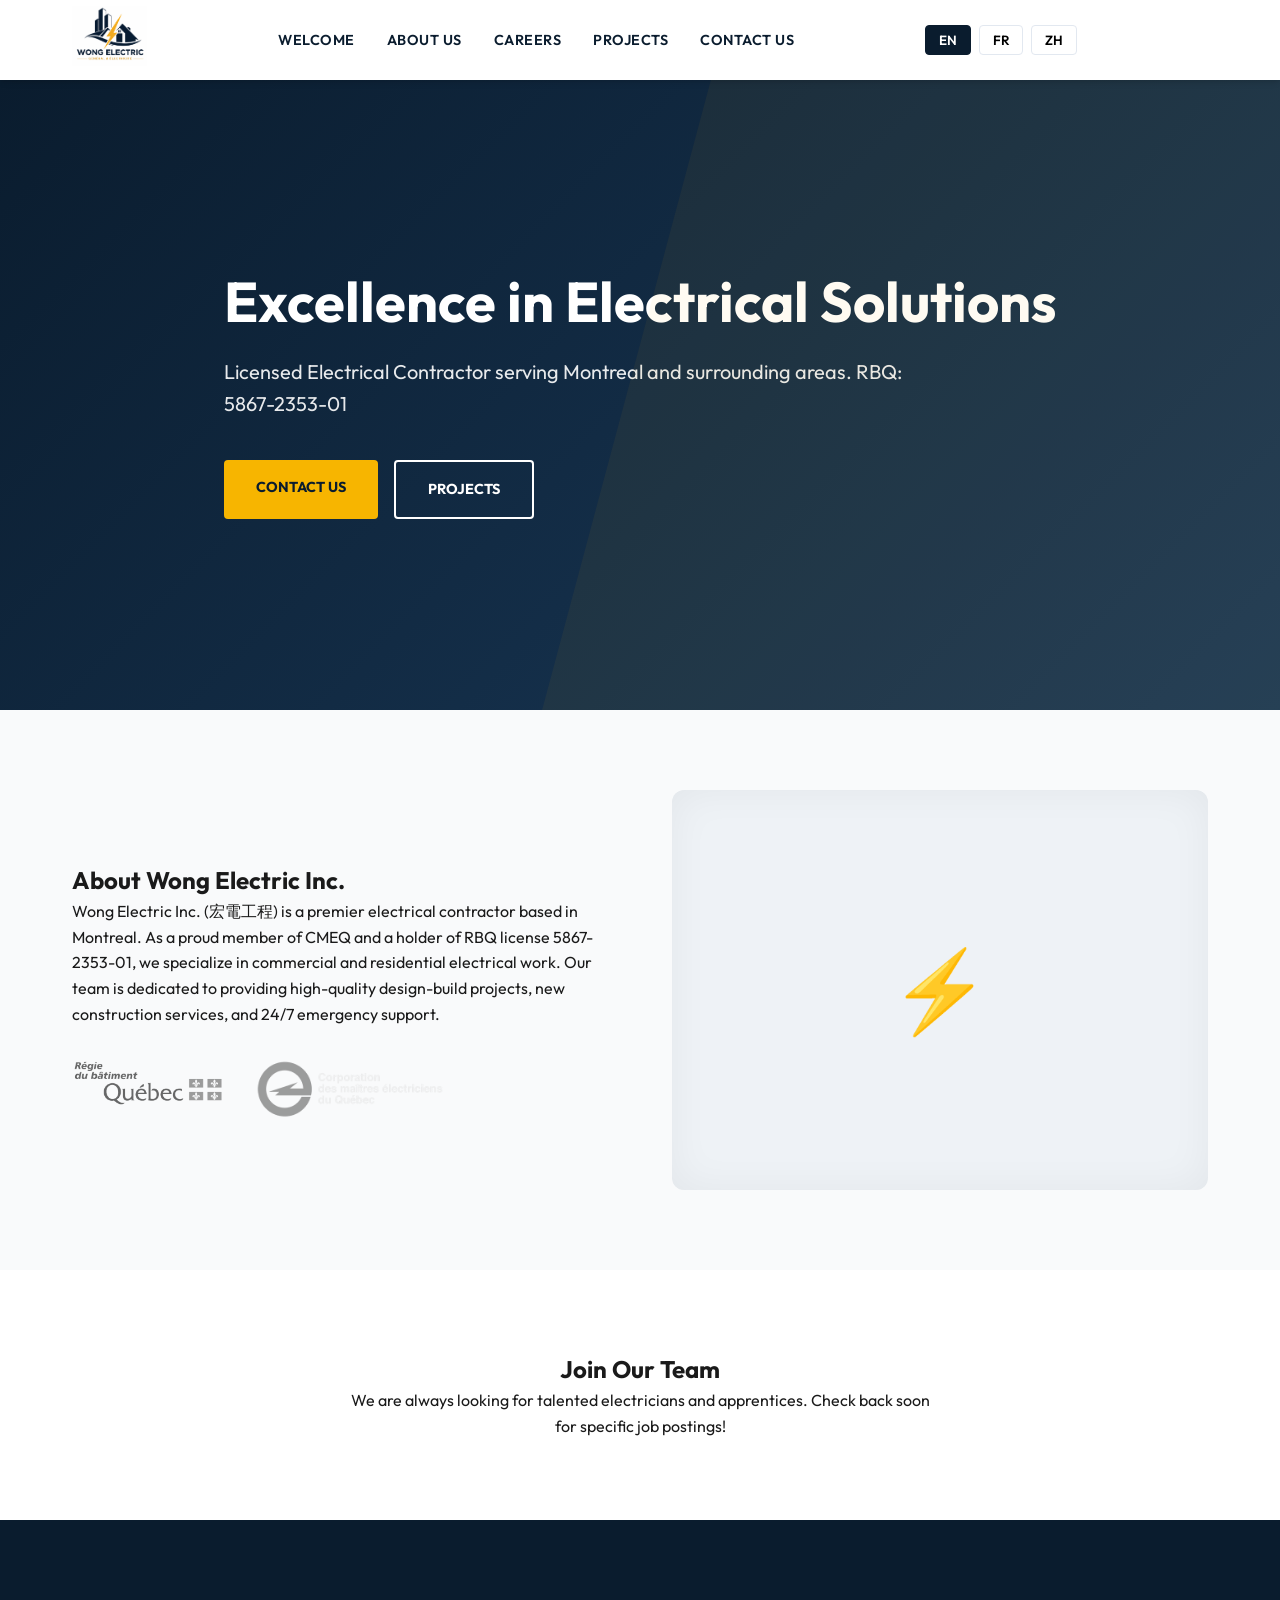
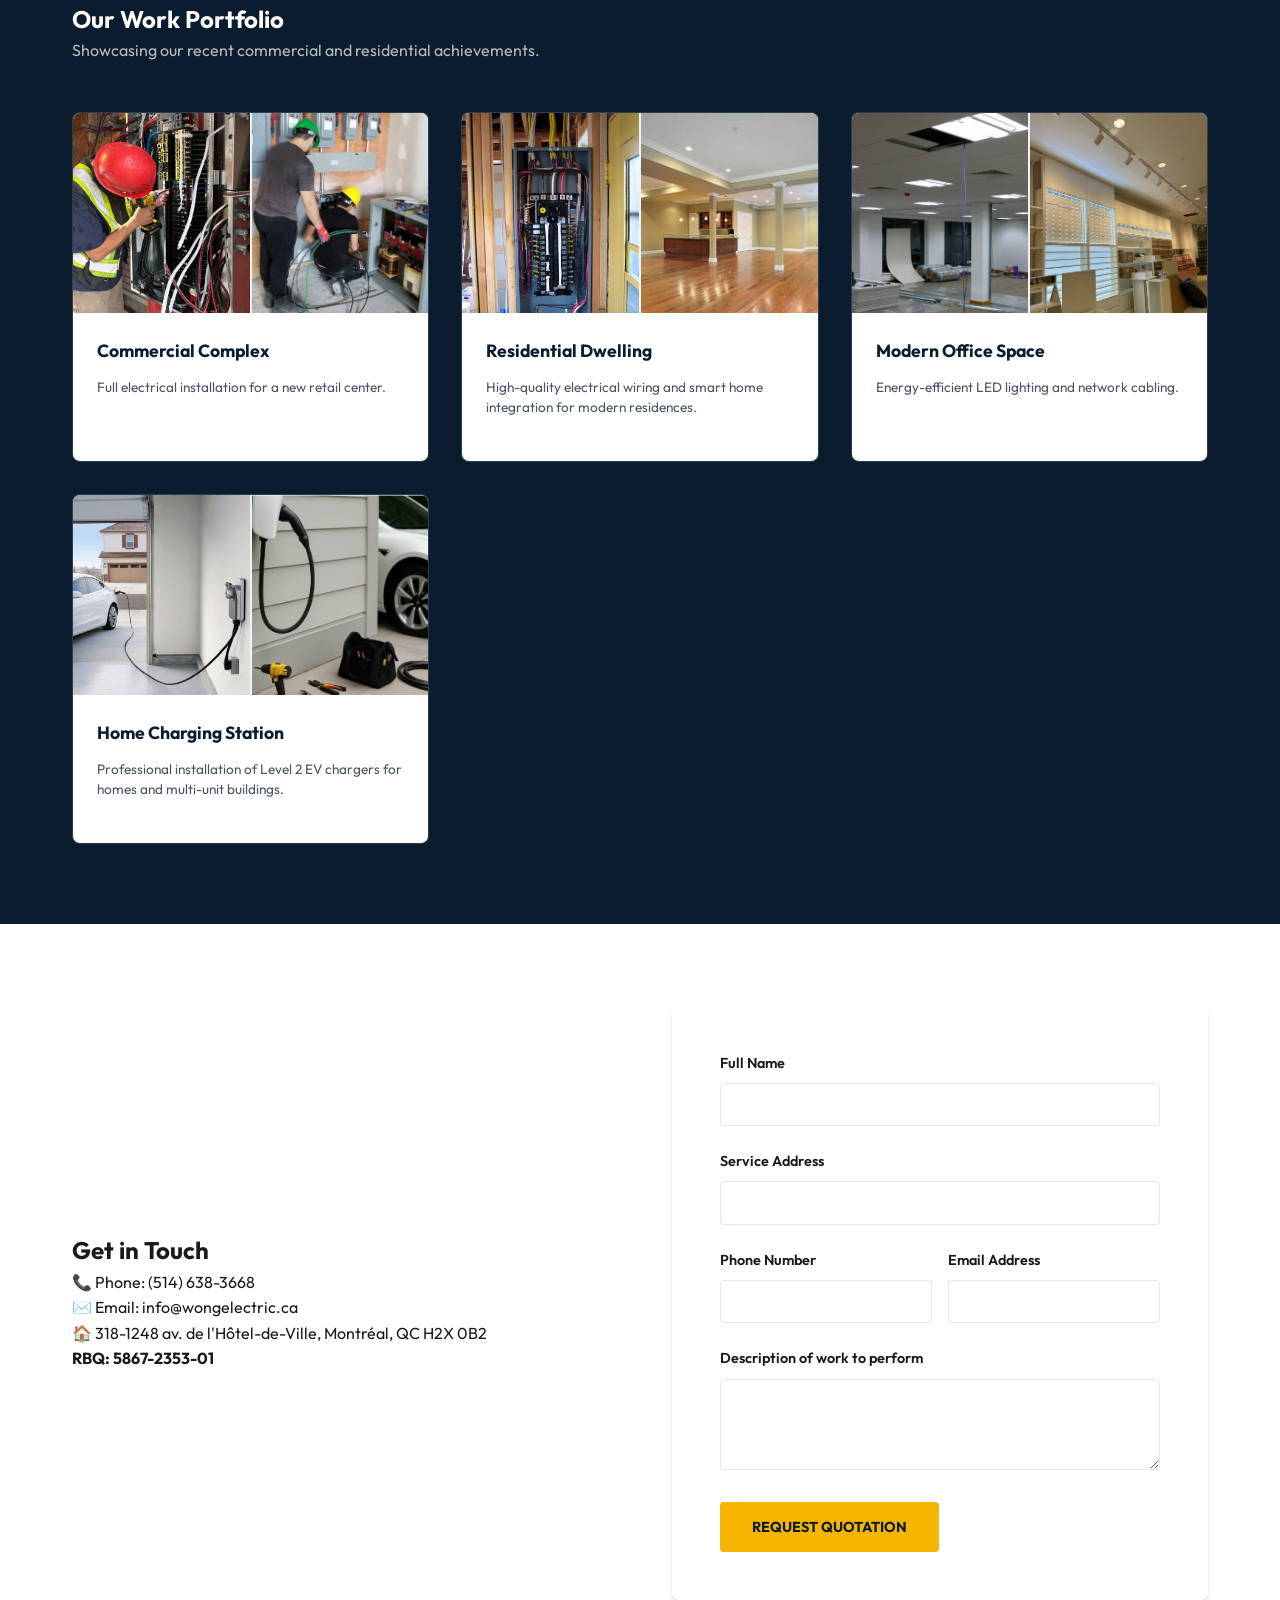
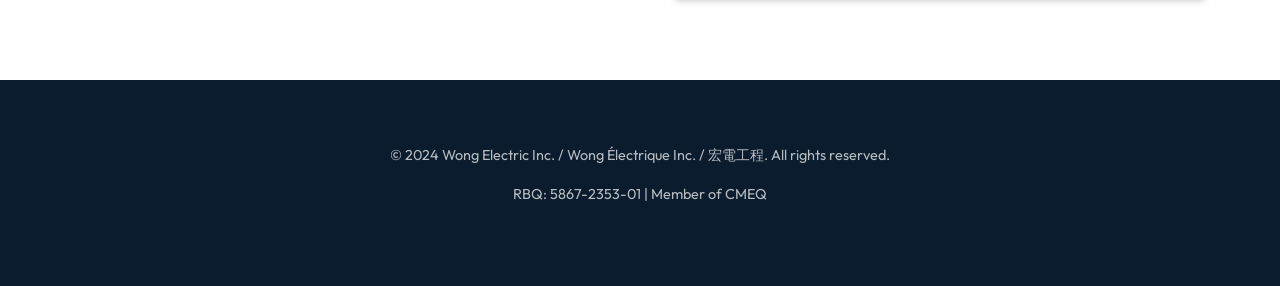
==== index.html @ 9a6a7c6e "Add files via upload" ====
<!DOCTYPE html>
<html lang="en">
<head>
    <meta charset="UTF-8">
    <meta name="viewport" content="width=device-width, initial-scale=1.0">
    <title>Wong Electric Inc. | Wong Électrique Inc. | 宏電工程</title>
    <link rel="stylesheet" href="styles.css">
    <link rel="preconnect" href="https://fonts.googleapis.com">
    <link rel="preconnect" href="https://fonts.gstatic.com" crossorigin>
    <link href="https://fonts.googleapis.com/css2?family=Outfit:wght@300;400;600;700&display=swap" rel="stylesheet">
    <meta name="description" content="Wong Electric Inc. is a licensed electrical contractor (RBQ: 5867-2353-01) serving Montreal. Specialized in commercial and industrial projects. Member of CMEQ.">
</head>
<body>
    <header>
        <nav class="container">
            <div class="logo">
                <img src="logo-WongElectric.png" alt="Wong Electric Logo" id="main-logo">
            </div>
            <ul class="nav-links">
                <li><a href="#welcome" data-i18n="nav_welcome">Welcome</a></li>
                <li><a href="#about" data-i18n="nav_about">About Us</a></li>
                <li><a href="#careers" data-i18n="nav_careers">Careers</a></li>
                <li><a href="#projects" data-i18n="nav_projects">Projects</a></li>
                <li><a href="#contact" data-i18n="nav_contact">Contact Us</a></li>
            </ul>
            <div class="language-switcher">
                <button onclick="setLanguage('e')" id="lang-e">EN</button>
                <button onclick="setLanguage('f')" id="lang-f">FR</button>
                <button onclick="setLanguage('c')" id="lang-c">ZH</button>
            </div>
            <div class="mobile-menu-btn">
                <span></span>
                <span></span>
                <span></span>
            </div>
        </nav>
    </header>

    <main>
        <!-- Welcome Section -->
        <section id="welcome" class="hero">
            <div class="container hero-content">
                <div class="hero-text">
                    <h1 data-i18n="hero_title">Excellence in Electrical Solutions</h1>
                    <p data-i18n="hero_subtitle">Licensed Electrical Contractor serving Montreal and surrounding areas. RBQ: 5867-2353-01</p>
                    <div class="cta-group">
                        <a href="#contact" class="btn primary" data-i18n="nav_contact">Contact Us</a>
                        <a href="#projects" class="btn secondary" data-i18n="nav_projects">Our Projects</a>
                    </div>
                </div>
            </div>
        </section>

        <!-- About Us Section -->
        <section id="about" class="section bg-light">
            <div class="container grid-2">
                <div class="about-text">
                    <h2 data-i18n="about_title">About Wong Electric Inc.</h2>
                    <p data-i18n="about_desc">Wong Electric Inc. is a premier electrical contractor based in Montreal. As a proud member of CMEQ and a holder of RBQ license 5867-2353-01, we specialize in commercial and industrial electrical work.</p>
                    <div class="badges">
                        <img src="Logo-RBQ.png" alt="RBQ License" class="badge">
                        <img src="logo-CMEQ.webp" alt="CMEQ Member" class="badge">
                    </div>
                </div>
                <div class="about-image">
                    <div class="image-wrapper">
                         <!-- Content generated placeholder or real image if exists -->
                         <div class="placeholder-graphic">
                            <div class="bolt">⚡</div>
                         </div>
                    </div>
                </div>
            </div>
        </section>

        <!-- Careers Section -->
        <section id="careers" class="section">
            <div class="container text-center">
                <h2 data-i18n="careers_title">Join Our Team</h2>
                <p class="max-600" data-i18n="careers_desc">We are always looking for talented electricians and apprentices. Check back soon for specific job postings!</p>
            </div>
        </section>

        <!-- Projects Section -->
        <section id="projects" class="section bg-dark">
            <div class="container">
                <h2 data-i18n="projects_title" class="text-white">Our Work Portfolio</h2>
                <p data-i18n="projects_desc" class="text-white opacity-70">Showcasing our recent commercial and residential achievements.</p>
                <div class="project-grid">
                    <!-- Commercial Project -->
                    <div class="project-card">
                        <div class="project-images">
                            <img src="commercial-01.webp" alt="Commercial Project 1">
                            <img src="commercial-02.webp" alt="Commercial Project 2">
                        </div>
                        <div class="project-info">
                            <h3 data-i18n="proj1_title">Commercial Complex</h3>
                            <p data-i18n="proj1_desc">Full electrical installation for a new retail center.</p>
                        </div>
                    </div>
                    <!-- Residential Project -->
                    <div class="project-card">
                        <div class="project-images">
                            <img src="residential-01.jpg" alt="Residential Project 1">
                            <img src="residential-02.jpg" alt="Residential Project 2">
                        </div>
                        <div class="project-info">
                            <h3 data-i18n="proj2_title">Residential Dwelling</h3>
                            <p data-i18n="proj2_desc">High-quality electrical wiring and smart home integration for modern residences.</p>
                        </div>
                    </div>
                    <!-- Office Project -->
                    <div class="project-card">
                        <div class="project-images">
                            <img src="office-01.jpg" alt="Office Project 1">
                            <img src="office-02.jpg" alt="Office Project 2">
                        </div>
                        <div class="project-info">
                            <h3 data-i18n="proj3_title">Modern Office Space</h3>
                            <p data-i18n="proj3_desc">Energy-efficient LED lighting and network cabling.</p>
                        </div>
                    </div>
                    <!-- Charging Station Project -->
                    <div class="project-card">
                        <div class="project-images">
                            <img src="ChargingStation-01.jpg" alt="Home Charging Station 1">
                            <img src="ChargingStation-02.webp" alt="Home Charging Station 2">
                        </div>
                        <div class="project-info">
                            <h3 data-i18n="proj4_title">Home Charging Station</h3>
                            <p data-i18n="proj4_desc">Professional installation of Level 2 EV chargers for homes and multi-unit buildings.</p>
                        </div>
                    </div>
                </div>
            </div>
        </section>

        <!-- Contact Us Section -->
        <section id="contact" class="section">
            <div class="container grid-2">
                <div class="contact-info">
                    <h2 data-i18n="contact_title">Get in Touch</h2>
                    <p class="contact-item">
                        <span class="icon">📞</span>
                        <span data-i18n="contact_phone">Phone: (514) 638-3668</span>
                    </p>
                    <p class="contact-item">
                        <span class="icon">✉️</span>
                        <span data-i18n="contact_email">Email: info@wongelectric.ca</span>
                    </p>
                    <p class="contact-item">
                        <span class="icon">🏠</span>
                        <span>318-1248 av. de l'Hôtel-de-Ville, Montréal, QC H2X 0B2</span>
                    </p>
                    <div class="license-info">
                        <strong>RBQ: 5867-2353-01</strong>
                    </div>
                </div>
                <div class="contact-form-container">
                    <!-- Replace action with Formspree URL later -->
                    <form action="https://formspree.io/f/placeholder" method="POST" id="contact-form">
                        <div class="form-group">
                            <label for="name" data-i18n="form_name">Full Name</label>
                            <input type="text" id="name" name="name" required>
                        </div>
                        <div class="form-group">
                            <label for="address" data-i18n="form_address">Service Address</label>
                            <input type="text" id="address" name="address" required>
                        </div>
                        <div class="form-row">
                            <div class="form-group">
                                <label for="phone" data-i18n="form_phone">Phone Number</label>
                                <input type="tel" id="phone" name="phone" required>
                            </div>
                            <div class="form-group">
                                <label for="email" data-i18n="form_email">Email Address</label>
                                <input type="email" id="email" name="email" required>
                            </div>
                        </div>
                        <div class="form-group">
                            <label for="message" data-i18n="form_desc">Description of work to perform</label>
                            <textarea id="message" name="message" rows="4" required></textarea>
                        </div>
                        <button type="submit" class="btn primary" data-i18n="form_submit">Request Quotation</button>
                    </form>
                </div>
            </div>
        </section>
    </main>

    <footer>
        <div class="container footer-content">
            <p>&copy; 2024 Wong Electric Inc. / Wong Électrique Inc. / 宏電工程. All rights reserved.</p>
            <p>RBQ: 5867-2353-01 | Member of CMEQ</p>
        </div>
    </footer>

    <script src="script.js"></script>
</body>
</html>
---- styles.css ----
:root {
    --primary: #0a1c2e;
    --secondary: #f7b500;
    --secondary-hover: #d99f00;
    --accent: #eef2f6;
    --text-dark: #1a1a1a;
    --text-light: #ffffff;
    --bg-light: #f9fafb;
    --bg-dark: #0a1c2e;
    --border: #e2e8f0;
    --shadow: 0 4px 6px -1px rgba(0, 0, 0, 0.1), 0 2px 4px -1px rgba(0, 0, 0, 0.06);
    --transition: all 0.3s ease;
}

* {
    margin: 0;
    padding: 0;
    box-sizing: border-box;
}

body {
    font-family: 'Outfit', sans-serif;
    line-height: 1.6;
    color: var(--text-dark);
    scroll-behavior: smooth;
}

.container {
    max-width: 1200px;
    margin: 0 auto;
    padding: 0 2rem;
}

/* Header & Nav */
header {
    background: var(--text-light);
    box-shadow: var(--shadow);
    position: sticky;
    top: 0;
    z-index: 1000;
}

nav {
    display: flex;
    justify-content: space-between;
    align-items: center;
    padding: 0.5rem 2rem;
    height: 80px;
}

.logo img {
    height: 60px;
    width: auto;
}

.nav-links {
    display: flex;
    list-style: none;
    gap: 2rem;
}

.nav-links a {
    text-decoration: none;
    color: var(--primary);
    font-weight: 600;
    transition: var(--transition);
    text-transform: uppercase;
    font-size: 0.9rem;
    letter-spacing: 0.5px;
}

.nav-links a:hover {
    color: var(--secondary);
}

.language-switcher {
    display: flex;
    gap: 0.5rem;
}

.language-switcher button {
    background: transparent;
    border: 1px solid var(--border);
    padding: 0.4rem 0.8rem;
    cursor: pointer;
    font-family: inherit;
    font-weight: 600;
    border-radius: 4px;
    transition: var(--transition);
}

.language-switcher button.active {
    background: var(--primary);
    color: var(--text-light);
    border-color: var(--primary);
}

/* Sections */
.section {
    padding: 80px 0;
}

.bg-light {
    background-color: var(--bg-light);
}

.bg-dark {
    background-color: var(--bg-dark);
}

.text-white { color: var(--text-light); }
.text-center { text-align: center; }
.opacity-70 { opacity: 0.7; }
.max-600 { max-width: 600px; margin: 0 auto; }

/* Hero */
.hero {
    background: linear-gradient(135deg, var(--primary) 0%, #1a3a5a 100%);
    min-height: 70vh;
    display: flex;
    align-items: center;
    color: var(--text-light);
    position: relative;
    overflow: hidden;
}

.hero::after {
    content: '';
    position: absolute;
    top: -50%;
    right: -10%;
    width: 60%;
    height: 200%;
    background: var(--secondary);
    opacity: 0.05;
    transform: rotate(15deg);
}

.hero-text h1 {
    font-size: 3.5rem;
    font-weight: 700;
    margin-bottom: 1.5rem;
    line-height: 1.1;
}

.hero-text p {
    font-size: 1.25rem;
    margin-bottom: 2.5rem;
    opacity: 0.9;
    max-width: 700px;
}

.cta-group {
    display: flex;
    gap: 1rem;
}

/* Buttons */
.btn {
    display: inline-block;
    padding: 1rem 2rem;
    border-radius: 4px;
    font-weight: 700;
    text-decoration: none;
    text-transform: uppercase;
    transition: var(--transition);
    cursor: pointer;
    font-family: inherit;
    font-size: 0.9rem;
}

.btn.primary {
    background: var(--secondary);
    color: var(--primary);
    border: none;
}

.btn.primary:hover {
    background: var(--secondary-hover);
    transform: translateY(-2px);
}

.btn.secondary {
    background: transparent;
    color: var(--text-light);
    border: 2px solid var(--text-light);
}

.btn.secondary:hover {
    background: var(--text-light);
    color: var(--primary);
}

/* About Section */
.grid-2 {
    display: grid;
    grid-template-columns: 1fr 1fr;
    gap: 4rem;
    align-items: center;
}

.badges {
    display: flex;
    gap: 2rem;
    margin-top: 2rem;
}

.badge {
    height: 60px;
    width: auto;
    filter: grayscale(1);
    opacity: 0.6;
    transition: var(--transition);
}

.badge:hover {
    filter: none;
    opacity: 1;
}

.placeholder-graphic {
    background: var(--accent);
    height: 400px;
    border-radius: 12px;
    display: flex;
    align-items: center;
    justify-content: center;
    font-size: 5rem;
    color: var(--secondary);
    box-shadow: inset 0 0 40px rgba(0,0,0,0.05);
}

/* Project Cards */
.project-grid {
    display: grid;
    grid-template-columns: repeat(auto-fit, minmax(300px, 1fr));
    gap: 2rem;
    margin-top: 3rem;
}

.project-card {
    background: rgba(255,255,255,0.05);
    border: 1px solid rgba(255,255,255,0.1);
    height: 350px;
    border-radius: 8px;
    overflow: hidden;
    position: relative;
    transition: var(--transition);
}

.project-images {
    display: grid;
    grid-template-columns: 1fr 1fr;
    height: 200px;
    gap: 2px;
    background: var(--accent);
}

.project-images.single {
    grid-template-columns: 1fr;
    display: flex;
    align-items: center;
    justify-content: center;
    font-size: 3rem;
}

.hero-icon {
    filter: drop-shadow(0 2px 4px rgba(0,0,0,0.1));
}

.project-images img {
    width: 100%;
    height: 100%;
    object-fit: cover;
    transition: var(--transition);
}

.project-images img:hover {
    transform: scale(1.05);
    z-index: 1;
}

.project-info {
    position: relative;
    padding: 1.5rem;
    background: var(--text-light);
    color: var(--primary);
    min-height: 160px; /* Increased height for localized text */
    display: flex;
    flex-direction: column;
    justify-content: flex-start;
}

.project-info h3 {
    color: var(--primary);
    margin-bottom: 0.75rem;
    font-size: 1.1rem;
    font-weight: 700;
}

.project-info p {
    font-size: 0.85rem;
    line-height: 1.5;
    color: #4b5563;
}

/* Contact Form */
.contact-form-container {
    background: var(--text-light);
    padding: 3rem;
    border-radius: 8px;
    box-shadow: var(--shadow);
}

.form-group {
    margin-bottom: 1.5rem;
}

.form-row {
    display: grid;
    grid-template-columns: 1fr 1fr;
    gap: 1rem;
}

label {
    display: block;
    margin-bottom: 0.5rem;
    font-weight: 600;
    font-size: 0.9rem;
}

input, textarea {
    width: 100%;
    padding: 0.8rem;
    border: 1px solid var(--border);
    border-radius: 4px;
    font-family: inherit;
    transition: var(--transition);
}

input:focus, textarea:focus {
    outline: none;
    border-color: var(--secondary);
    box-shadow: 0 0 0 3px rgba(247, 181, 0, 0.1);
}

/* Footer */
footer {
    background: var(--primary);
    color: var(--text-light);
    padding: 4rem 0;
    text-align: center;
    font-size: 0.9rem;
}

.footer-content p {
    margin-bottom: 1rem;
    opacity: 0.7;
}

/* Mobile Responsiveness */
@media (max-width: 768px) {
    .grid-2 {
        grid-template-columns: 1fr;
        gap: 2rem;
    }

    .nav-links {
        display: none; /* Add JS toggle for mobile */
    }

    .hero-text h1 {
        font-size: 2.5rem;
    }

    .section {
        padding: 50px 0;
    }
}
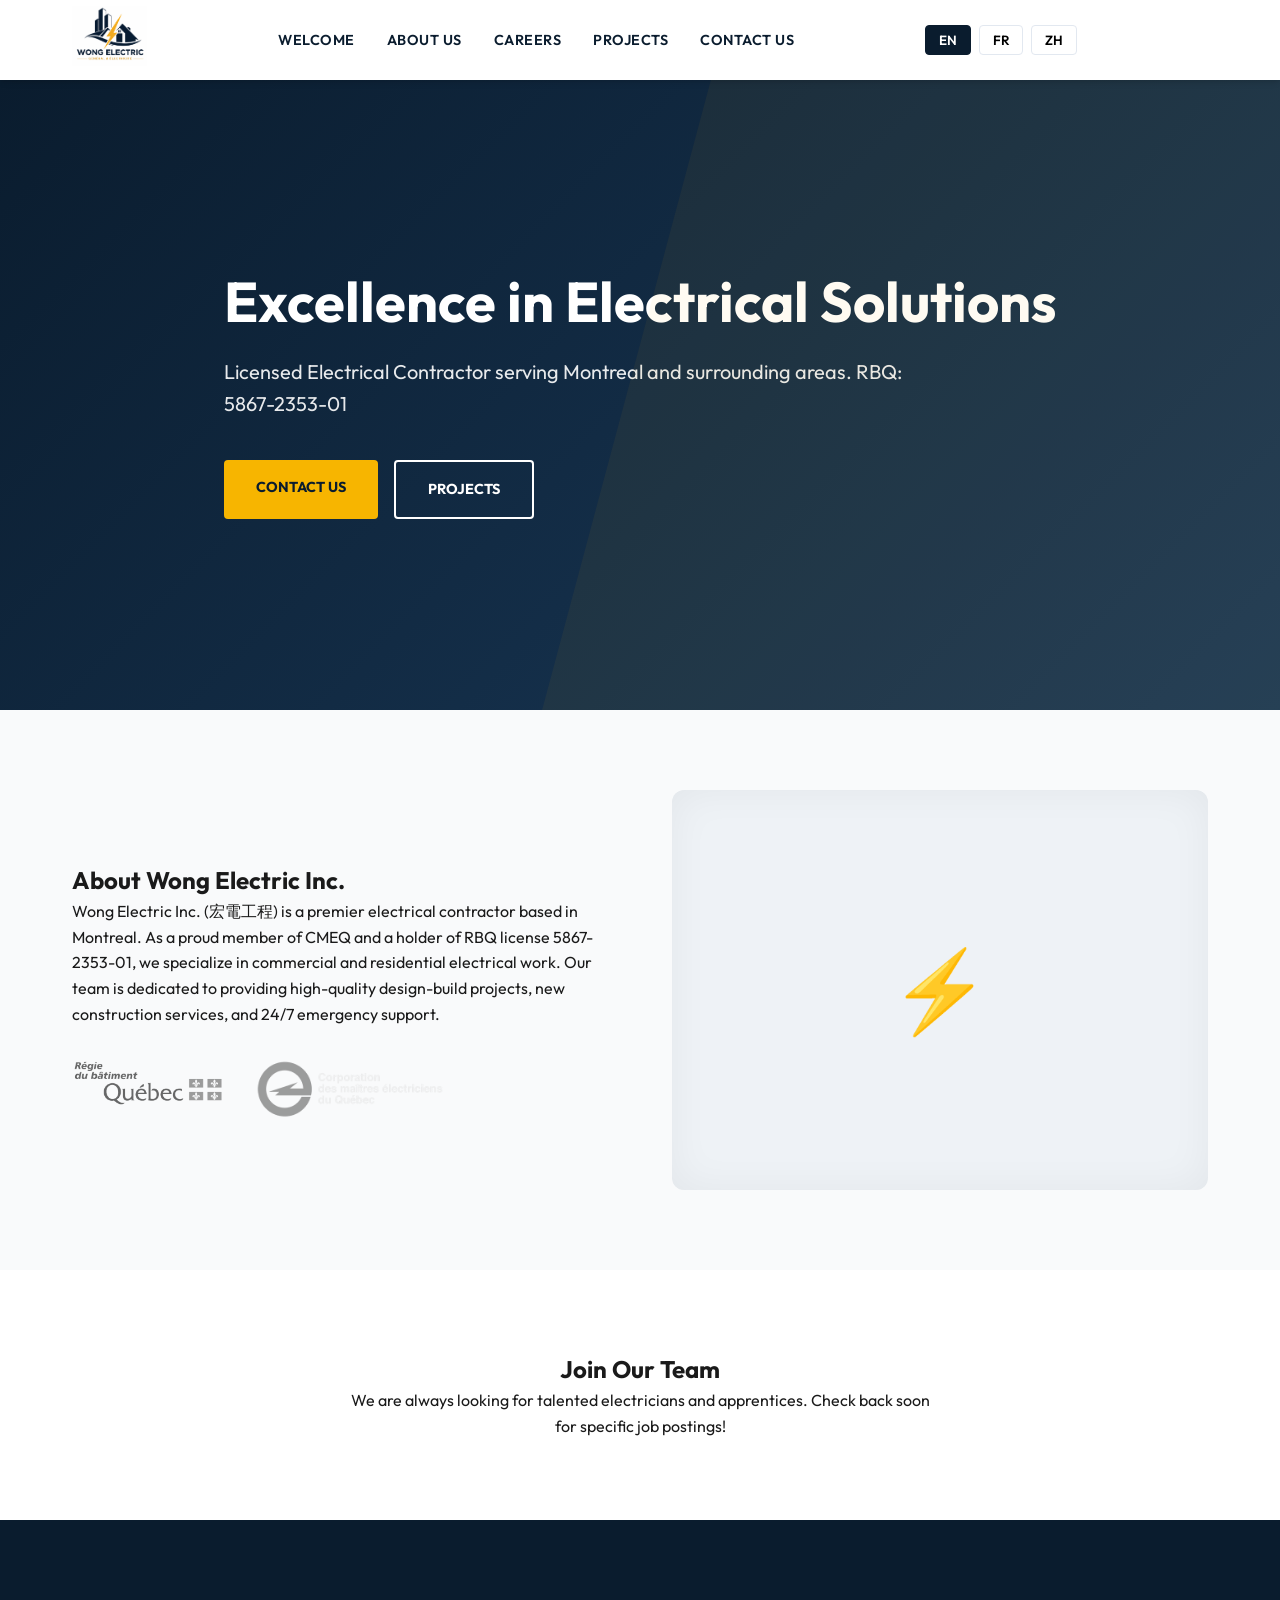
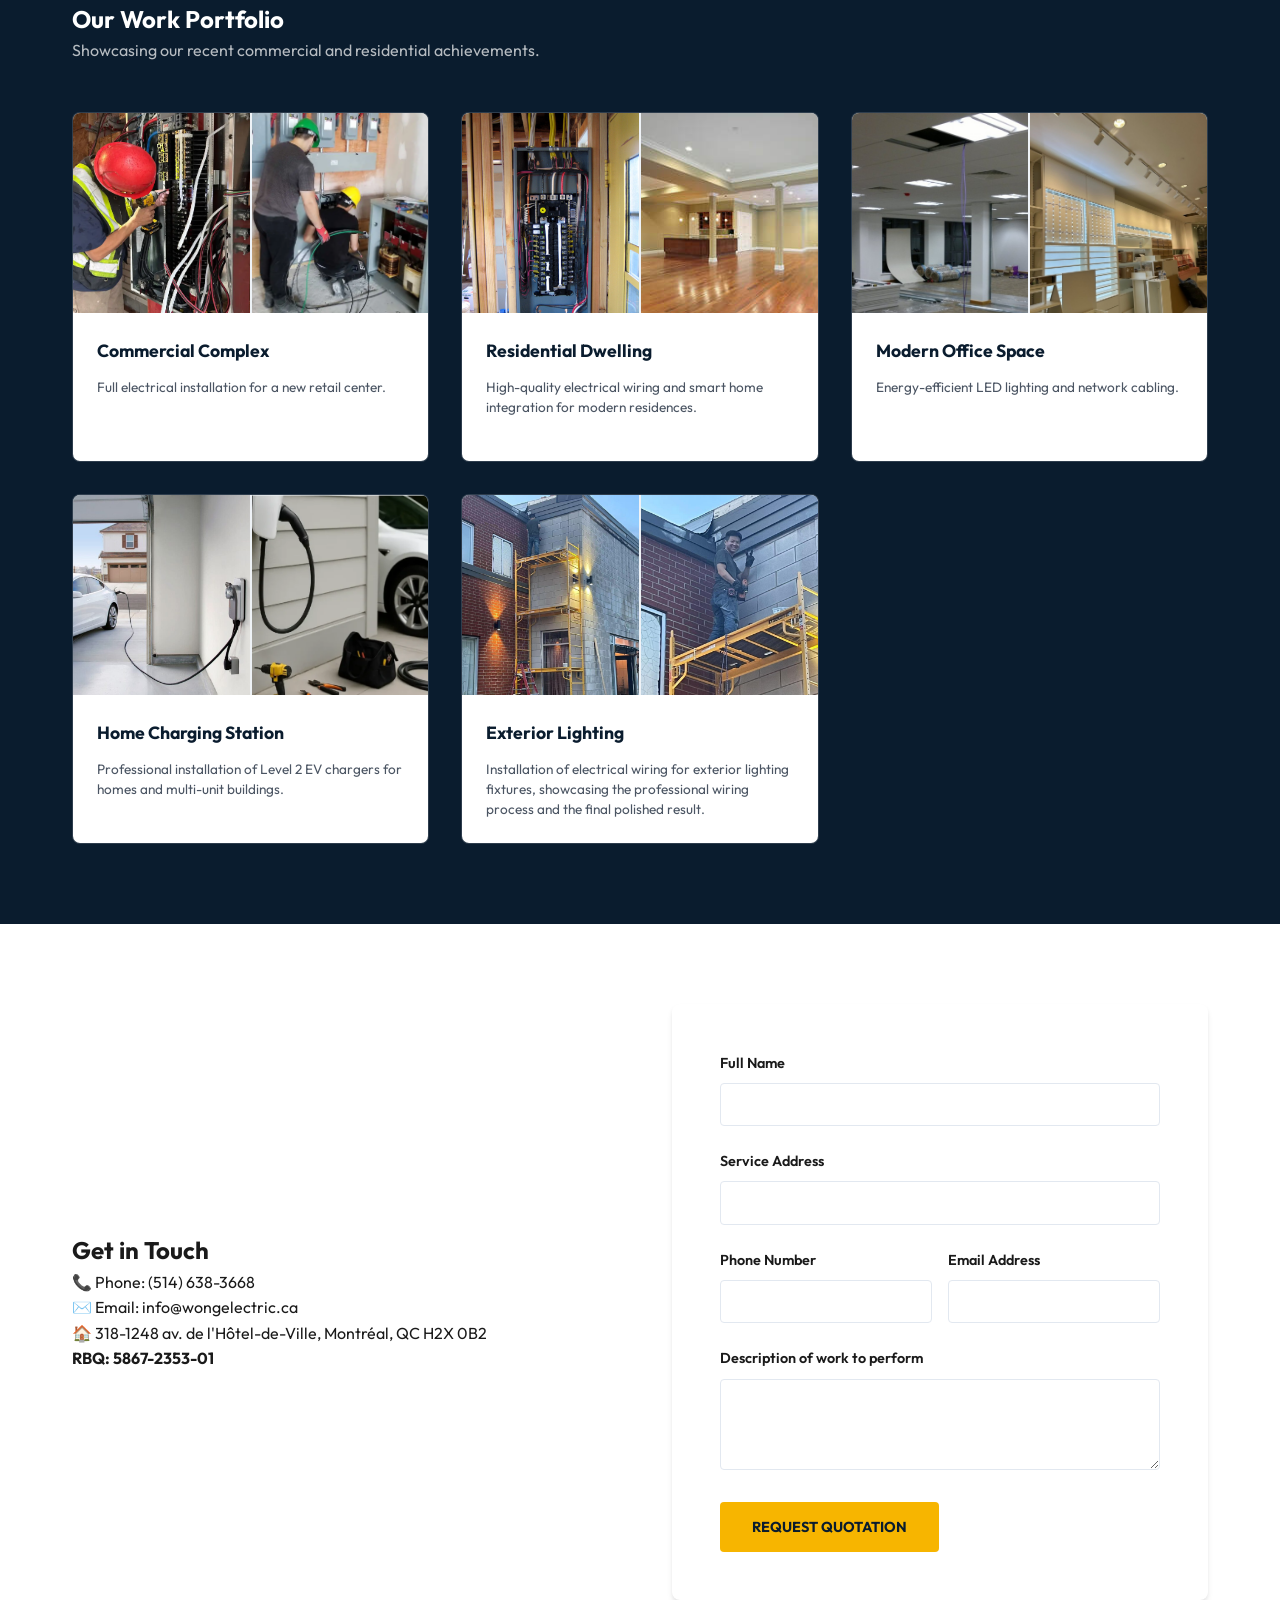
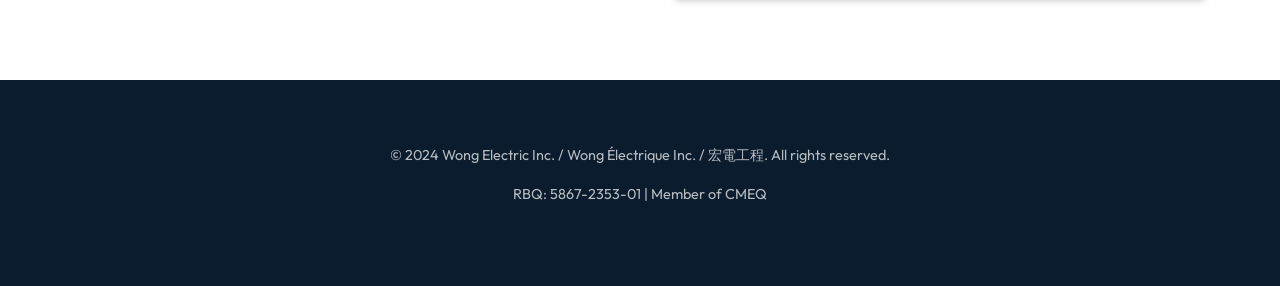
==== commit 5785a4d3: "Add files via upload" ====
--- a/index.html
+++ b/index.html
@@ -129,6 +129,17 @@
                         <div class="project-info">
                             <h3 data-i18n="proj4_title">Home Charging Station</h3>
                             <p data-i18n="proj4_desc">Professional installation of Level 2 EV chargers for homes and multi-unit buildings.</p>
+                        </div>
+                    </div>
+                    <!-- Exterior Lighting Project -->
+                    <div class="project-card" id="proj5" onclick="openLightbox(0)">
+                        <div class="project-images">
+                            <img src="portfolio/20250723/20250723-02.jpeg" alt="Exterior Lighting - Process">
+                            <img src="portfolio/20250723/20250723-04.jpeg" alt="Exterior Lighting - Detail">
+                        </div>
+                        <div class="project-info">
+                            <h3 data-i18n="proj5_title">Exterior Lighting</h3>
+                            <p data-i18n="proj5_desc">Installation of electrical wiring for exterior lighting fixtures, showcasing the professional wiring process and final illuminated result.</p>
                         </div>
                     </div>
                 </div>
@@ -158,7 +169,7 @@
                 </div>
                 <div class="contact-form-container">
                     <!-- Replace action with Formspree URL later -->
-                    <form action="https://formspree.io/f/placeholder" method="POST" id="contact-form">
+                    <form action="https://formspree.io/f/mzdypprj" method="POST" id="contact-form">
                         <div class="form-group">
                             <label for="name" data-i18n="form_name">Full Name</label>
                             <input type="text" id="name" name="name" required>
@@ -195,6 +206,18 @@
         </div>
     </footer>
 
+    <!-- Lightbox Modal -->
+    <div id="portfolio-lightbox" class="lightbox">
+        <span class="close-lightbox" onclick="closeLightbox()">&times;</span>
+        <div class="lightbox-content-container">
+            <img id="lightbox-img" src="" alt="Portfolio Image">
+            <div id="lightbox-caption"></div>
+        </div>
+        <button class="prev" onclick="changeSlide(-1)">&#10094;</button>
+        <button class="next" onclick="changeSlide(1)">&#10095;</button>
+        <div class="slide-counter"><span id="current-slide">1</span> / <span id="total-slides">1</span></div>
+    </div>
+
     <script src="script.js"></script>
 </body>
 </html>
--- a/styles.css
+++ b/styles.css
@@ -246,6 +246,12 @@
     overflow: hidden;
     position: relative;
     transition: var(--transition);
+    cursor: pointer;
+}
+
+.project-card:hover {
+    transform: translateY(-5px);
+    box-shadow: 0 10px 20px rgba(0,0,0,0.2);
 }
 
 .project-images {
@@ -377,3 +383,126 @@
         padding: 50px 0;
     }
 }
+
+/* Lightbox Styles */
+.lightbox {
+    display: none;
+    position: fixed;
+    z-index: 2000;
+    left: 0;
+    top: 0;
+    width: 100%;
+    height: 100%;
+    overflow: hidden;
+    background-color: rgba(10, 28, 46, 0.95);
+    backdrop-filter: blur(10px);
+    opacity: 0;
+    transition: opacity 0.3s ease;
+}
+
+.lightbox.active {
+    display: flex;
+    opacity: 1;
+}
+
+.lightbox-content-container {
+    position: relative;
+    display: flex;
+    flex-direction: column;
+    justify-content: center;
+    align-items: center;
+    width: 100%;
+    height: 100%;
+    padding: 20px;
+}
+
+#lightbox-img {
+    max-width: 90%;
+    max-height: 75vh;
+    border-radius: 8px;
+    box-shadow: 0 10px 30px rgba(0,0,0,0.5);
+    object-fit: contain;
+    transition: transform 0.3s ease;
+}
+
+#lightbox-caption {
+    color: var(--text-light);
+    margin-top: 20px;
+    font-size: 1rem;
+    text-align: center;
+    max-width: 800px;
+}
+
+.close-lightbox {
+    position: absolute;
+    top: 20px;
+    right: 30px;
+    color: #f1f1f1;
+    font-size: 40px;
+    font-weight: bold;
+    cursor: pointer;
+    transition: 0.3s;
+    z-index: 2100;
+}
+
+.close-lightbox:hover {
+    color: var(--secondary);
+}
+
+.prev, .next {
+    cursor: pointer;
+    position: absolute;
+    top: 50%;
+    width: auto;
+    padding: 16px;
+    margin-top: -50px;
+    color: white;
+    font-weight: bold;
+    font-size: 24px;
+    transition: 0.3s ease;
+    border-radius: 4px;
+    user-select: none;
+    background: rgba(0, 0, 0, 0.3);
+    border: none;
+    z-index: 2050;
+}
+
+.next {
+    right: 20px;
+}
+
+.prev {
+    left: 20px;
+}
+
+.prev:hover, .next:hover {
+    background-color: var(--secondary);
+    color: var(--primary);
+}
+
+.slide-counter {
+    position: absolute;
+    bottom: 20px;
+    color: white;
+    font-size: 0.9rem;
+    background: rgba(0,0,0,0.5);
+    padding: 5px 15px;
+    border-radius: 20px;
+}
+
+@media (max-width: 600px) {
+    #lightbox-img {
+        max-width: 95%;
+        max-height: 60vh;
+    }
+    
+    .prev, .next {
+        padding: 10px;
+        font-size: 18px;
+    }
+    
+    .close-lightbox {
+        top: 10px;
+        right: 20px;
+    }
+}
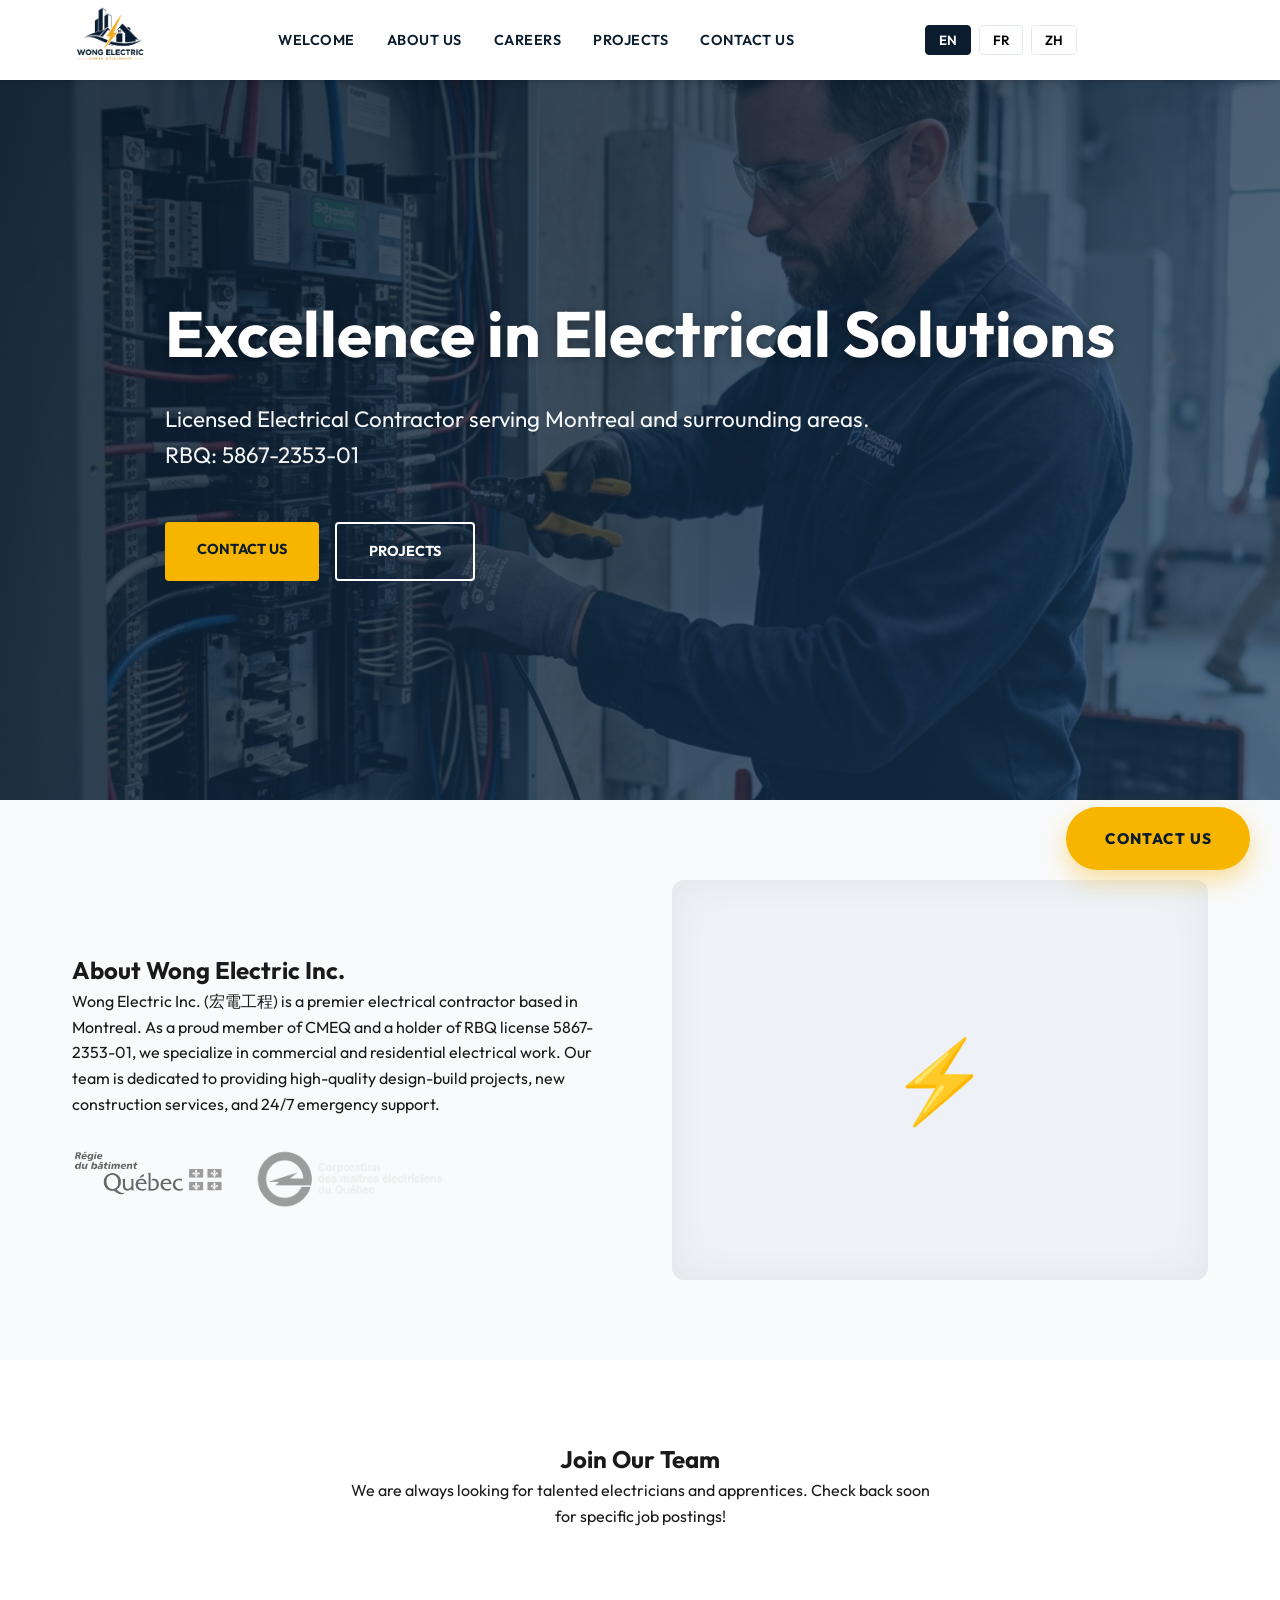
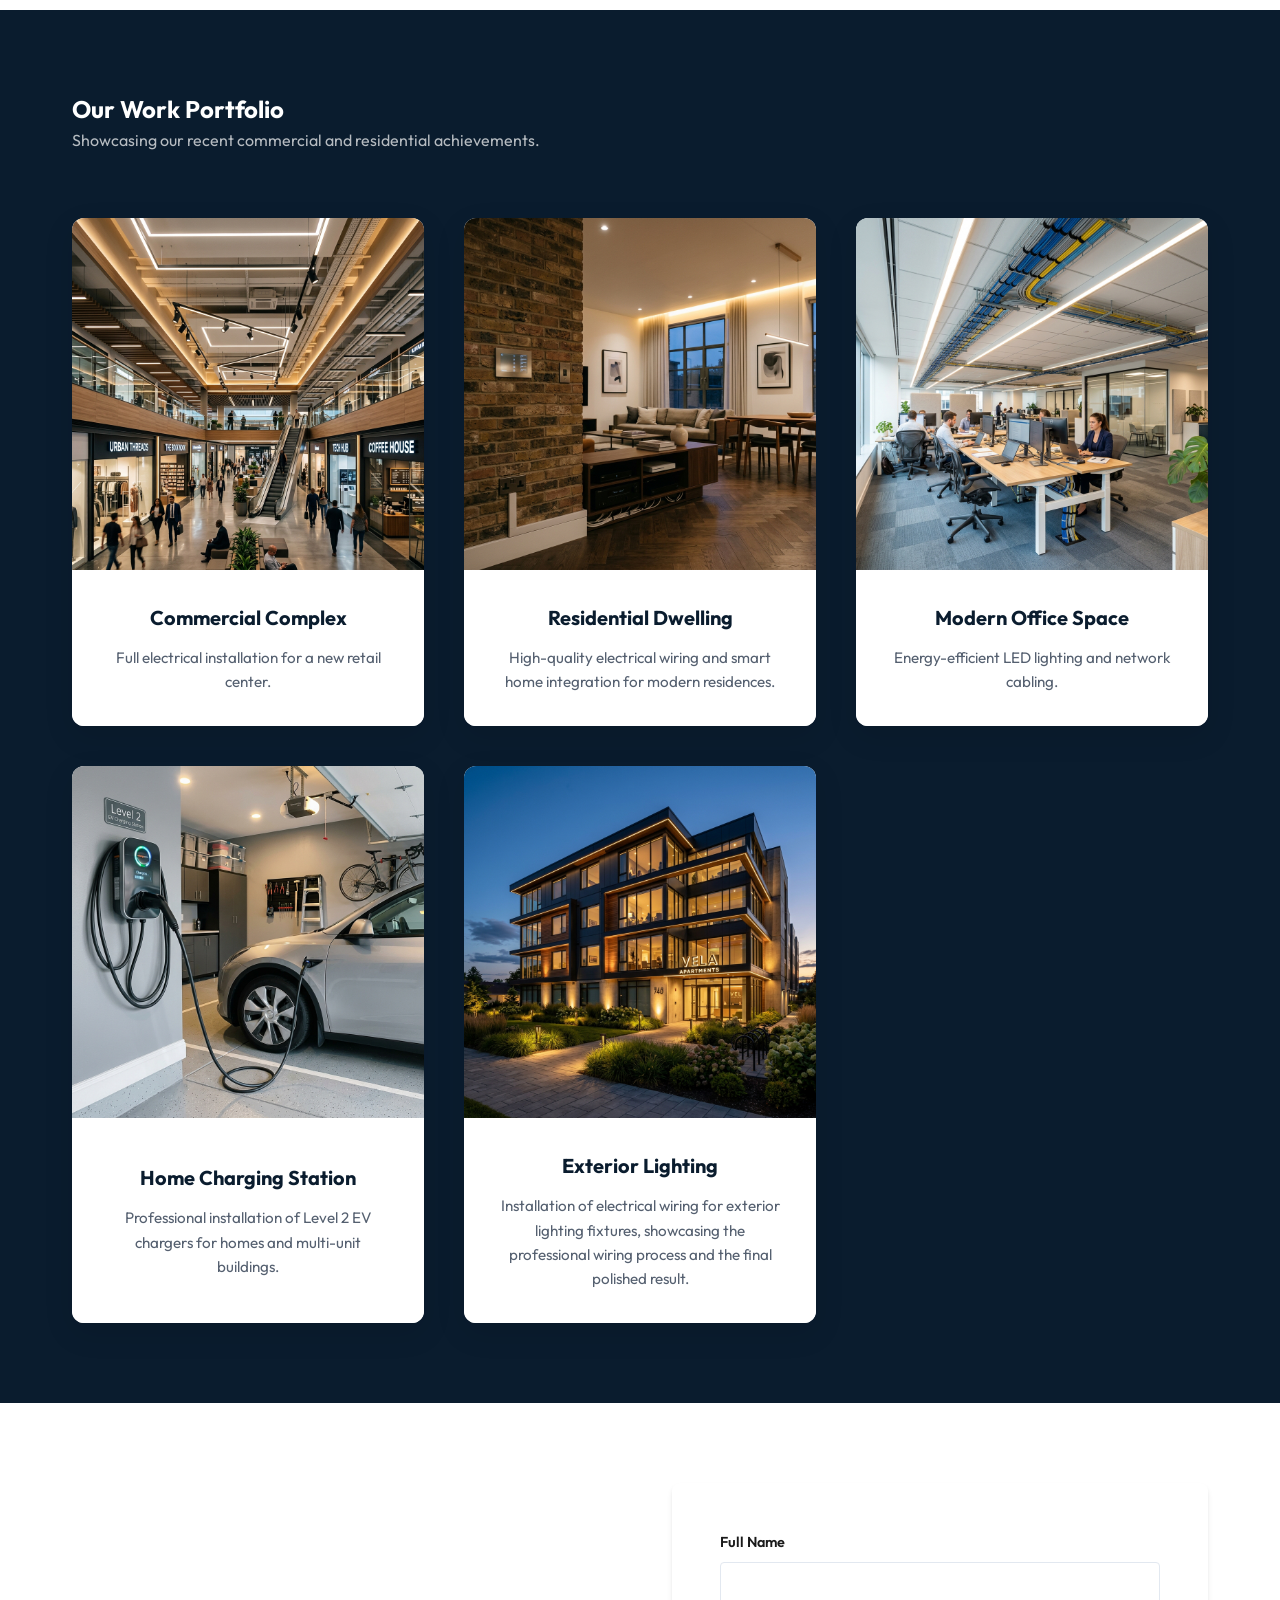
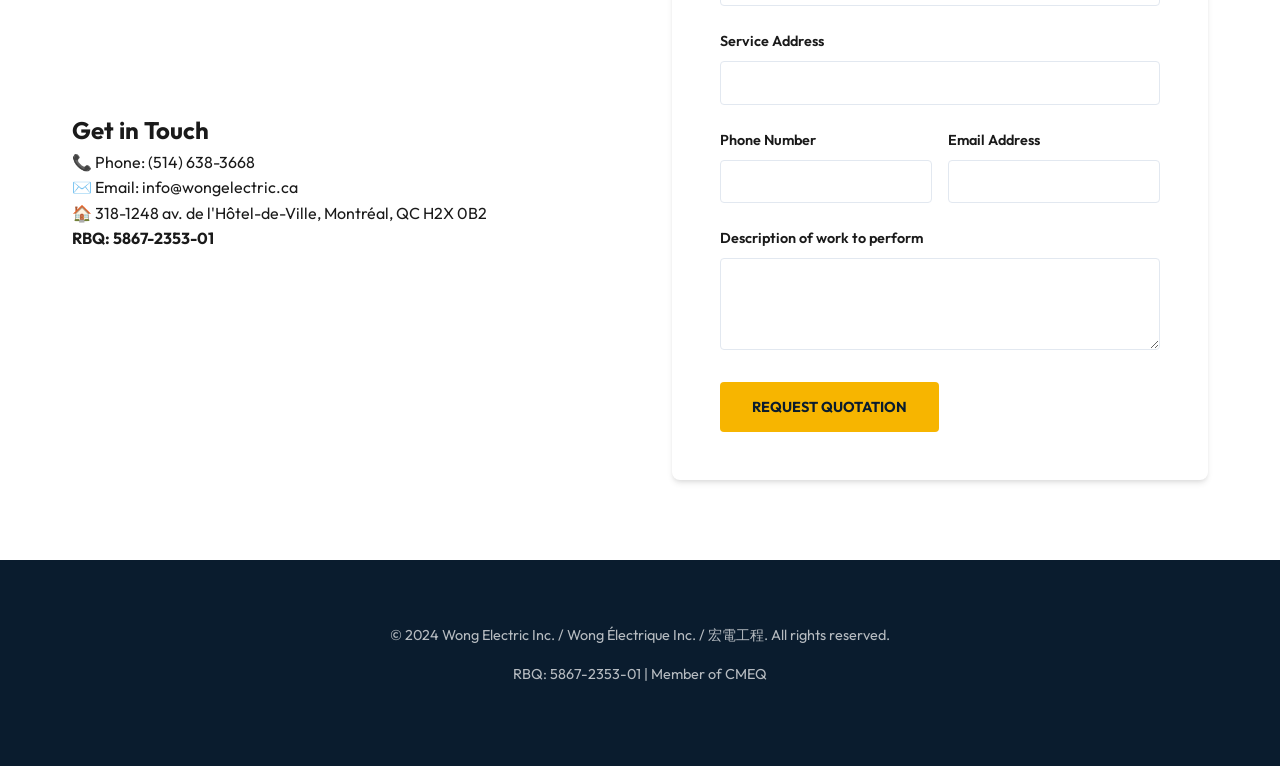
==== commit 17dd7cad: "Add files via upload" ====
--- a/index.html
+++ b/index.html
@@ -88,10 +88,12 @@
                 <p data-i18n="projects_desc" class="text-white opacity-70">Showcasing our recent commercial and residential achievements.</p>
                 <div class="project-grid">
                     <!-- Commercial Project -->
-                    <div class="project-card">
-                        <div class="project-images">
-                            <img src="commercial-01.webp" alt="Commercial Project 1">
-                            <img src="commercial-02.webp" alt="Commercial Project 2">
+                    <div class="project-card" onclick="openLightbox('commercial')">
+                        <div class="project-image-wrapper">
+                            <img src="achieve-commercial.png" alt="Commercial Project" class="project-img">
+                            <div class="project-overlay">
+                                <span class="view-btn" data-i18n="view_project">View Project</span>
+                            </div>
                         </div>
                         <div class="project-info">
                             <h3 data-i18n="proj1_title">Commercial Complex</h3>
@@ -99,10 +101,12 @@
                         </div>
                     </div>
                     <!-- Residential Project -->
-                    <div class="project-card">
-                        <div class="project-images">
-                            <img src="residential-01.jpg" alt="Residential Project 1">
-                            <img src="residential-02.jpg" alt="Residential Project 2">
+                    <div class="project-card" onclick="openLightbox('residential')">
+                        <div class="project-image-wrapper">
+                            <img src="achieve-residential.png" alt="Residential Project" class="project-img">
+                            <div class="project-overlay">
+                                <span class="view-btn" data-i18n="view_project">View Project</span>
+                            </div>
                         </div>
                         <div class="project-info">
                             <h3 data-i18n="proj2_title">Residential Dwelling</h3>
@@ -110,10 +114,12 @@
                         </div>
                     </div>
                     <!-- Office Project -->
-                    <div class="project-card">
-                        <div class="project-images">
-                            <img src="office-01.jpg" alt="Office Project 1">
-                            <img src="office-02.jpg" alt="Office Project 2">
+                    <div class="project-card" onclick="openLightbox('office')">
+                        <div class="project-image-wrapper">
+                            <img src="achieve-office.png" alt="Office Project" class="project-img">
+                            <div class="project-overlay">
+                                <span class="view-btn" data-i18n="view_project">View Project</span>
+                            </div>
                         </div>
                         <div class="project-info">
                             <h3 data-i18n="proj3_title">Modern Office Space</h3>
@@ -121,10 +127,12 @@
                         </div>
                     </div>
                     <!-- Charging Station Project -->
-                    <div class="project-card">
-                        <div class="project-images">
-                            <img src="ChargingStation-01.jpg" alt="Home Charging Station 1">
-                            <img src="ChargingStation-02.webp" alt="Home Charging Station 2">
+                    <div class="project-card" onclick="openLightbox('charging')">
+                        <div class="project-image-wrapper">
+                            <img src="achieve-charging.png" alt="Home Charging Station" class="project-img">
+                            <div class="project-overlay">
+                                <span class="view-btn" data-i18n="view_project">View Project</span>
+                            </div>
                         </div>
                         <div class="project-info">
                             <h3 data-i18n="proj4_title">Home Charging Station</h3>
@@ -132,14 +140,16 @@
                         </div>
                     </div>
                     <!-- Exterior Lighting Project -->
-                    <div class="project-card" id="proj5" onclick="openLightbox(0)">
-                        <div class="project-images">
-                            <img src="portfolio/20250723/20250723-02.jpeg" alt="Exterior Lighting - Process">
-                            <img src="portfolio/20250723/20250723-04.jpeg" alt="Exterior Lighting - Detail">
+                    <div class="project-card" onclick="openLightbox('exterior')">
+                        <div class="project-image-wrapper">
+                            <img src="achieve-exterior.png" alt="Exterior Lighting" class="project-img">
+                            <div class="project-overlay">
+                                <span class="view-btn" data-i18n="view_project">View Project</span>
+                            </div>
                         </div>
                         <div class="project-info">
                             <h3 data-i18n="proj5_title">Exterior Lighting</h3>
-                            <p data-i18n="proj5_desc">Installation of electrical wiring for exterior lighting fixtures, showcasing the professional wiring process and final illuminated result.</p>
+                            <p data-i18n="proj5_desc">Professional wiring and installation for architectural illumination.</p>
                         </div>
                     </div>
                 </div>
@@ -218,6 +228,9 @@
         <div class="slide-counter"><span id="current-slide">1</span> / <span id="total-slides">1</span></div>
     </div>
 
+    <!-- Floating CTA -->
+    <a href="#contact" class="floating-cta" data-i18n="nav_contact">Contact Us</a>
+
     <script src="script.js"></script>
 </body>
 </html>
--- a/styles.css
+++ b/styles.css
@@ -115,8 +115,11 @@
 
 /* Hero */
 .hero {
-    background: linear-gradient(135deg, var(--primary) 0%, #1a3a5a 100%);
-    min-height: 70vh;
+    background: linear-gradient(135deg, rgba(10, 28, 46, 0.85) 0%, rgba(26, 58, 90, 0.7) 100%), url('hero-bg.png');
+    background-size: cover;
+    background-position: center;
+    background-attachment: fixed;
+    min-height: 80vh;
     display: flex;
     align-items: center;
     color: var(--text-light);
@@ -124,30 +127,19 @@
     overflow: hidden;
 }
 
-.hero::after {
-    content: '';
-    position: absolute;
-    top: -50%;
-    right: -10%;
-    width: 60%;
-    height: 200%;
-    background: var(--secondary);
-    opacity: 0.05;
-    transform: rotate(15deg);
-}
-
 .hero-text h1 {
-    font-size: 3.5rem;
+    font-size: 4rem;
     font-weight: 700;
-    margin-bottom: 1.5rem;
+    margin-bottom: 2rem;
     line-height: 1.1;
+    text-shadow: 0 2px 10px rgba(0,0,0,0.3);
 }
 
 .hero-text p {
-    font-size: 1.25rem;
-    margin-bottom: 2.5rem;
-    opacity: 0.9;
-    max-width: 700px;
+    font-size: 1.4rem;
+    margin-bottom: 3rem;
+    opacity: 0.95;
+    max-width: 750px;
 }
 
 .cta-group {
@@ -233,81 +225,136 @@
 /* Project Cards */
 .project-grid {
     display: grid;
-    grid-template-columns: repeat(auto-fit, minmax(300px, 1fr));
-    gap: 2rem;
-    margin-top: 3rem;
+    grid-template-columns: repeat(auto-fill, minmax(320px, 1fr));
+    gap: 2.5rem;
+    margin-top: 4rem;
 }
 
 .project-card {
-    background: rgba(255,255,255,0.05);
-    border: 1px solid rgba(255,255,255,0.1);
-    height: 350px;
-    border-radius: 8px;
+    background: var(--text-light);
+    border-radius: 12px;
     overflow: hidden;
     position: relative;
     transition: var(--transition);
     cursor: pointer;
+    box-shadow: 0 10px 30px rgba(0,0,0,0.1);
+    display: flex;
+    flex-direction: column;
 }
 
 .project-card:hover {
-    transform: translateY(-5px);
-    box-shadow: 0 10px 20px rgba(0,0,0,0.2);
-}
-
-.project-images {
-    display: grid;
-    grid-template-columns: 1fr 1fr;
-    height: 200px;
-    gap: 2px;
-    background: var(--accent);
-}
-
-.project-images.single {
-    grid-template-columns: 1fr;
-    display: flex;
-    align-items: center;
-    justify-content: center;
-    font-size: 3rem;
-}
-
-.hero-icon {
-    filter: drop-shadow(0 2px 4px rgba(0,0,0,0.1));
-}
-
-.project-images img {
+    transform: translateY(-10px);
+    box-shadow: 0 20px 40px rgba(0,0,0,0.3);
+}
+
+.project-image-wrapper {
+    position: relative;
+    width: 100%;
+    aspect-ratio: 1 / 1;
+    overflow: hidden;
+}
+
+.project-img {
     width: 100%;
     height: 100%;
     object-fit: cover;
-    transition: var(--transition);
-}
-
-.project-images img:hover {
-    transform: scale(1.05);
-    z-index: 1;
+    transition: transform 0.6s cubic-bezier(0.4, 0, 0.2, 1);
+}
+
+.project-card:hover .project-img {
+    transform: scale(1.1);
+}
+
+.project-overlay {
+    position: absolute;
+    top: 0;
+    left: 0;
+    width: 100%;
+    height: 100%;
+    background: rgba(10, 28, 46, 0.4);
+    display: flex;
+    align-items: center;
+    justify-content: center;
+    opacity: 0;
+    transition: var(--transition);
+}
+
+.project-card:hover .project-overlay {
+    opacity: 1;
+}
+
+.view-btn {
+    background: var(--secondary);
+    color: var(--primary);
+    padding: 0.8rem 1.5rem;
+    border-radius: 50px;
+    font-weight: 700;
+    font-size: 0.9rem;
+    text-transform: uppercase;
+    transform: translateY(20px);
+    transition: all 0.4s ease;
+}
+
+.project-card:hover .view-btn {
+    transform: translateY(0);
 }
 
 .project-info {
-    position: relative;
-    padding: 1.5rem;
+    padding: 2rem;
     background: var(--text-light);
     color: var(--primary);
-    min-height: 160px; /* Increased height for localized text */
+    flex-grow: 1;
     display: flex;
     flex-direction: column;
-    justify-content: flex-start;
+    justify-content: center;
+    text-align: center;
 }
 
 .project-info h3 {
     color: var(--primary);
     margin-bottom: 0.75rem;
-    font-size: 1.1rem;
+    font-size: 1.25rem;
     font-weight: 700;
 }
 
 .project-info p {
-    font-size: 0.85rem;
-    line-height: 1.5;
-    color: #4b5563;
+    font-size: 0.95rem;
+    line-height: 1.6;
+    color: #556070;
+}
+
+/* Floating CTA */
+.floating-cta {
+    position: fixed;
+    bottom: 30px;
+    right: 30px;
+    background: var(--secondary);
+    color: var(--primary);
+    padding: 1.2rem 2.4rem;
+    border-radius: 50px;
+    font-weight: 800;
+    text-decoration: none;
+    box-shadow: 0 10px 25px rgba(247, 181, 0, 0.4);
+    z-index: 999;
+    transition: all 0.4s cubic-bezier(0.175, 0.885, 0.32, 1.275);
+    text-transform: uppercase;
+    letter-spacing: 1px;
+    font-size: 0.95rem;
+}
+
+.floating-cta:hover {
+    transform: scale(1.1) translateY(-5px);
+    box-shadow: 0 15px 35px rgba(247, 181, 0, 0.5);
+    background: var(--secondary-hover);
+}
+
+@media (max-width: 768px) {
+    .floating-cta {
+        bottom: 20px;
+        right: 20px;
+        padding: 1rem 1.8rem;
+        font-size: 0.8rem;
+    }
 }
 
 /* Contact Form */
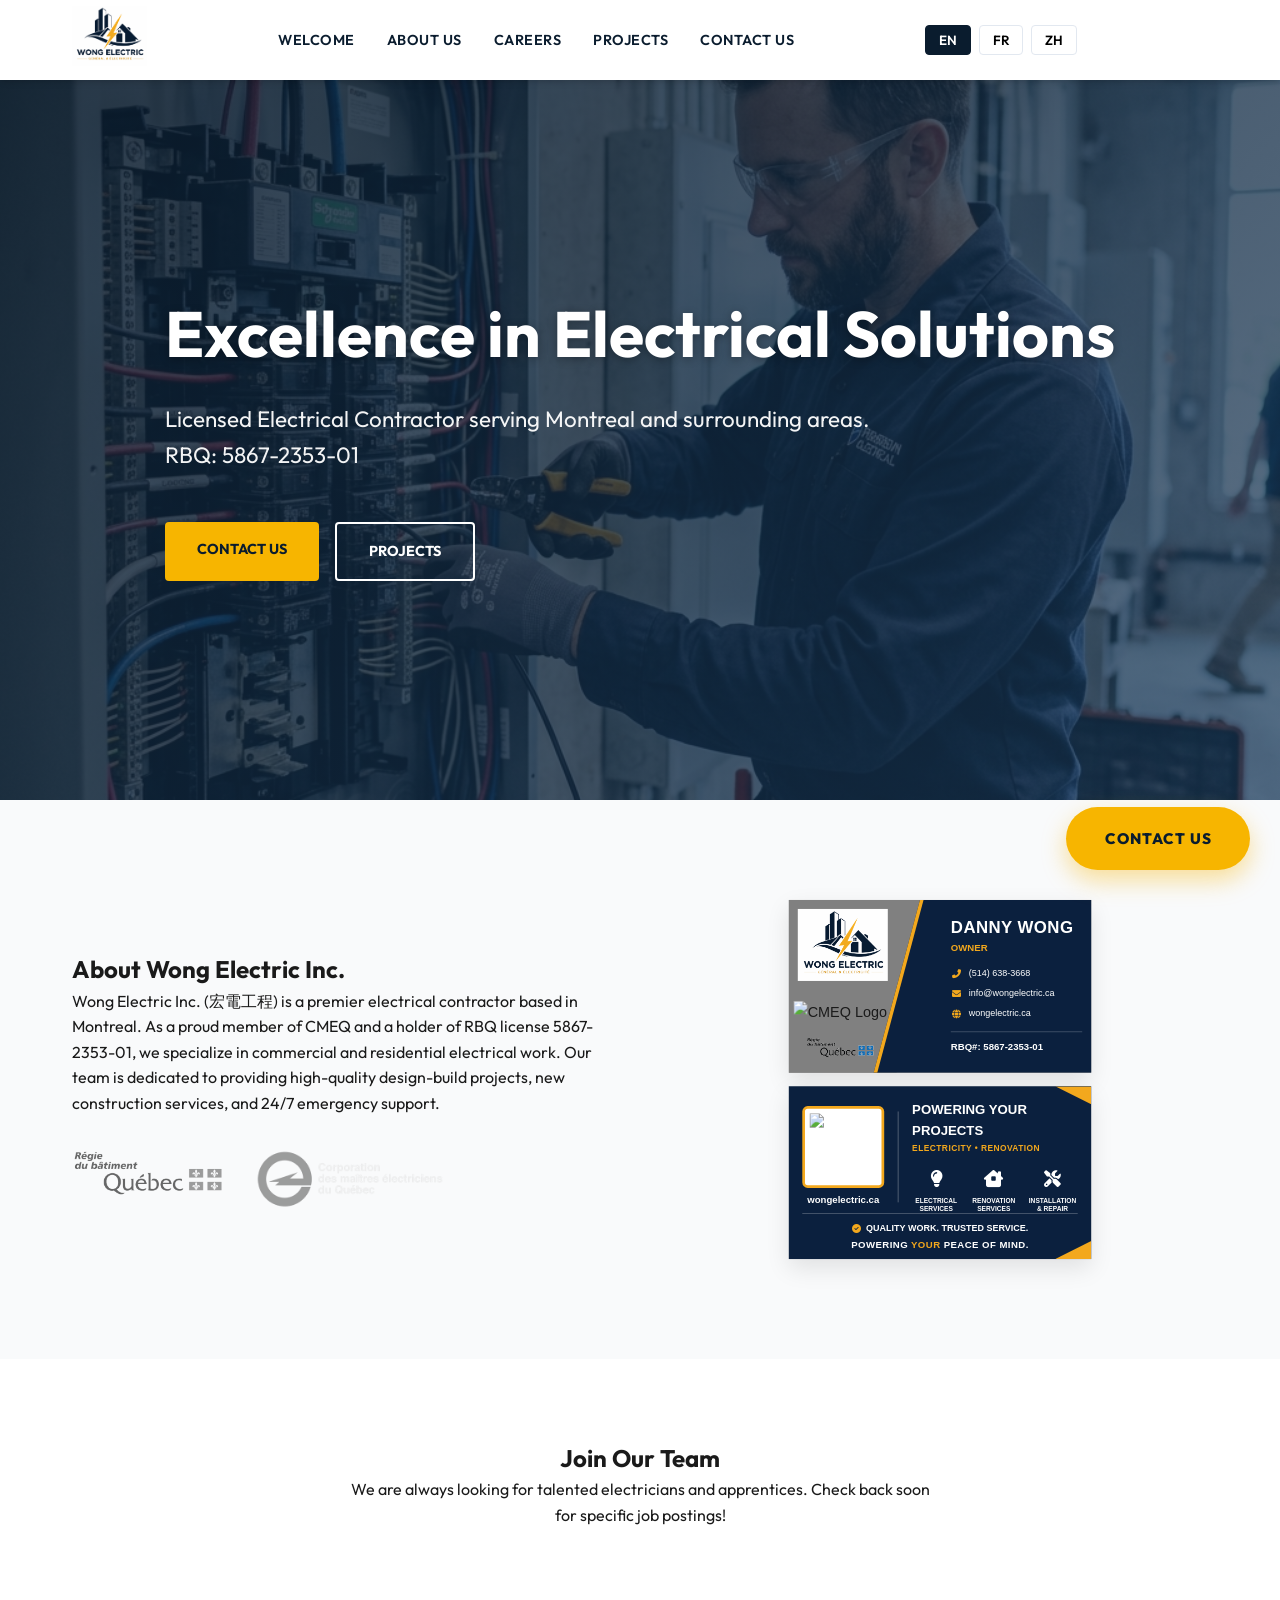
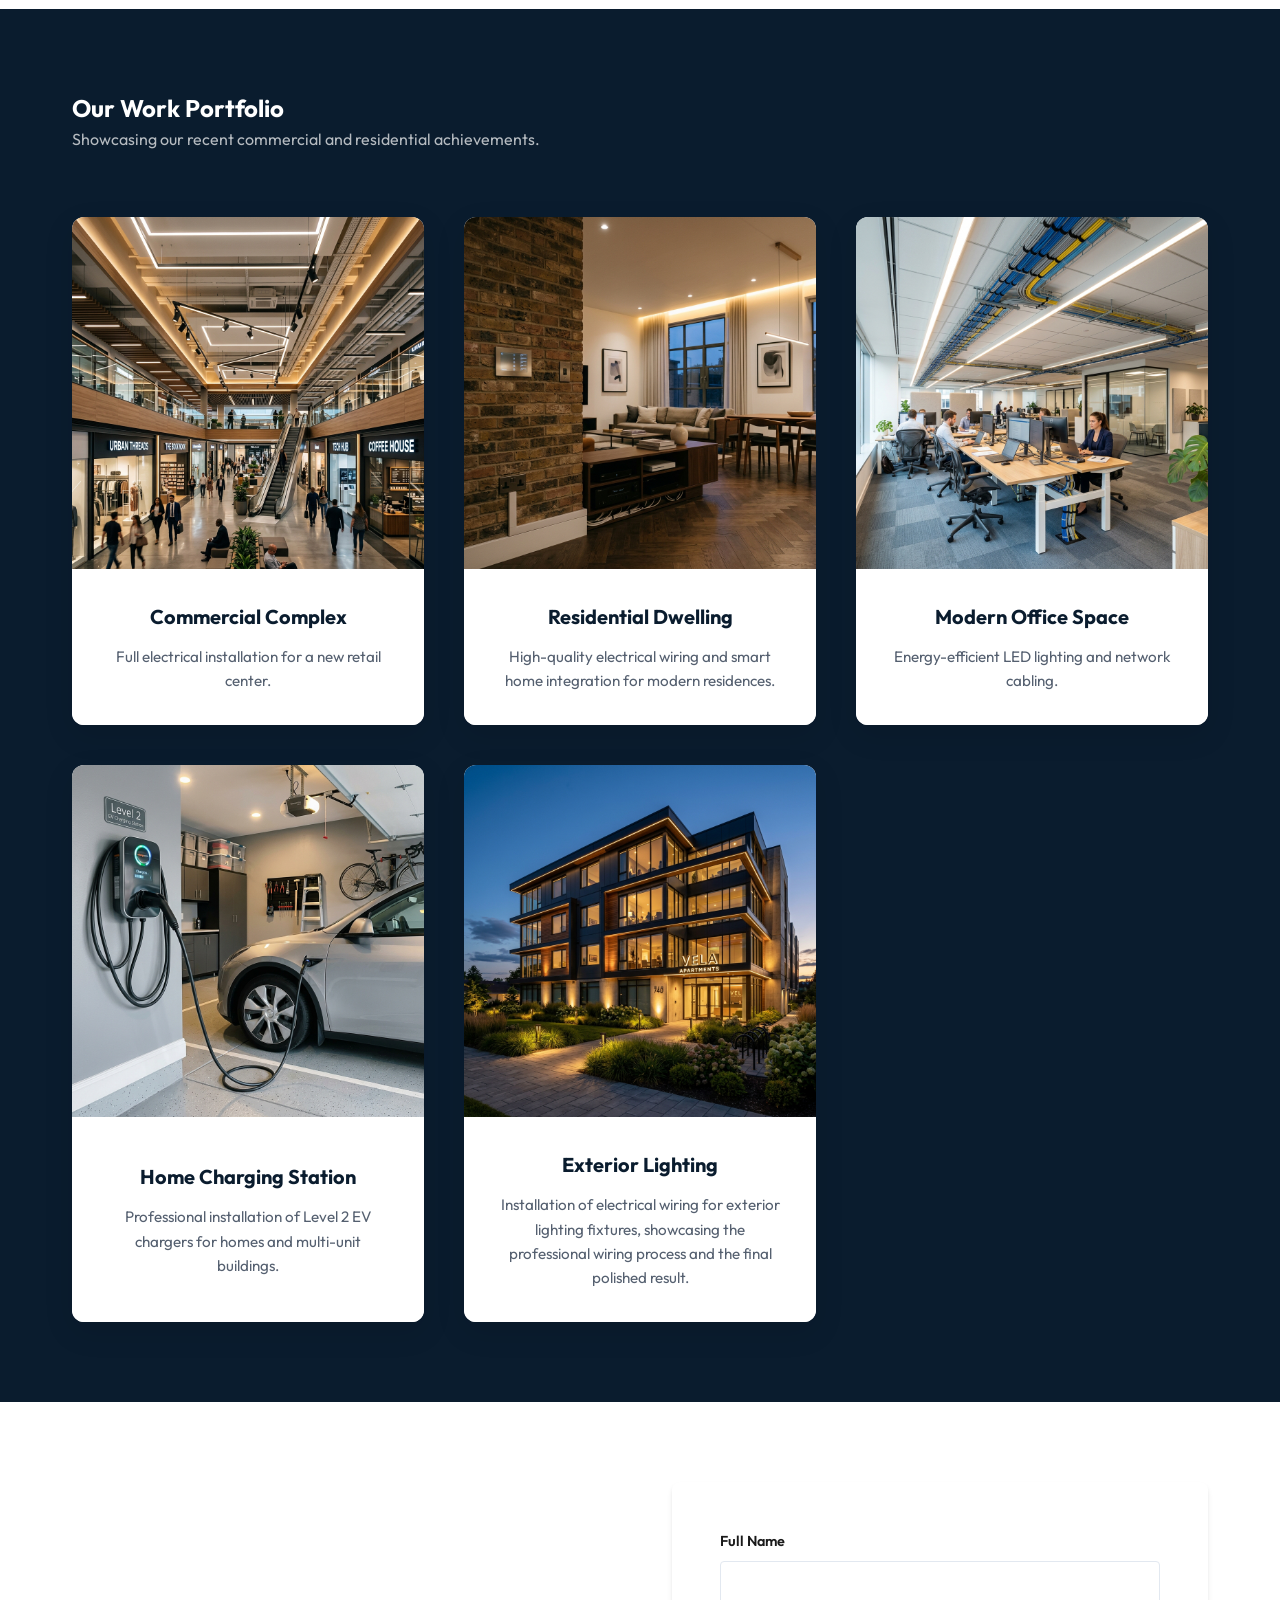
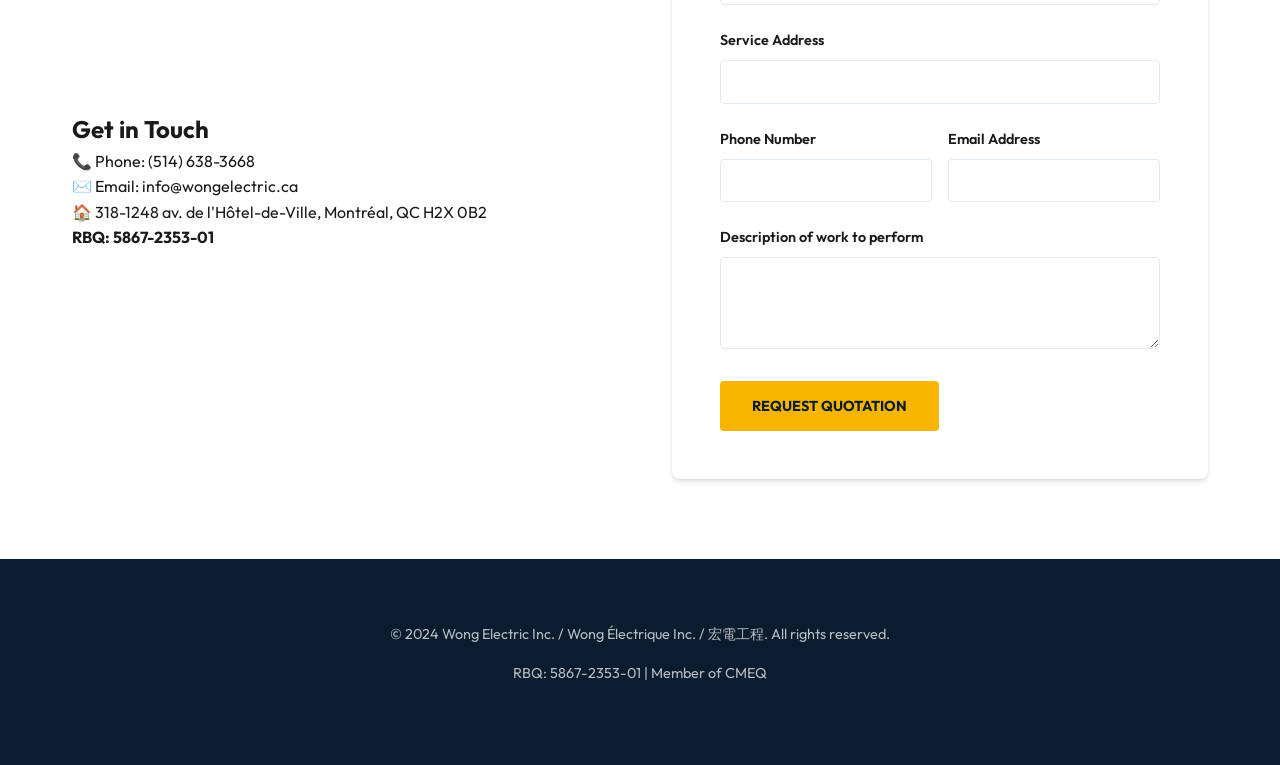
==== commit 9dcd9f9a: "Add files via upload" ====
--- a/index.html
+++ b/index.html
@@ -4,10 +4,12 @@
     <meta charset="UTF-8">
     <meta name="viewport" content="width=device-width, initial-scale=1.0">
     <title>Wong Electric Inc. | Wong Électrique Inc. | 宏電工程</title>
+	<link rel="icon" type="image/jpeg" href="flash-icon.png">
     <link rel="stylesheet" href="styles.css">
     <link rel="preconnect" href="https://fonts.googleapis.com">
     <link rel="preconnect" href="https://fonts.gstatic.com" crossorigin>
     <link href="https://fonts.googleapis.com/css2?family=Outfit:wght@300;400;600;700&display=swap" rel="stylesheet">
+    <link rel="stylesheet" href="https://cdnjs.cloudflare.com/ajax/libs/font-awesome/6.4.0/css/all.min.css">
     <meta name="description" content="Wong Electric Inc. is a licensed electrical contractor (RBQ: 5867-2353-01) serving Montreal. Specialized in commercial and industrial projects. Member of CMEQ.">
 </head>
 <body>
@@ -65,9 +67,93 @@
                 <div class="about-image">
                     <div class="image-wrapper">
                          <!-- Content generated placeholder or real image if exists -->
-                         <div class="placeholder-graphic">
-                            <div class="bolt">⚡</div>
-                         </div>
+                        <div class="namecard-component">
+                            <!-- Front Side -->
+                            <div class="nc-card nc-front">
+                                <div class="nc-left">
+                                    <div class="nc-logo-main">
+                                        <img src="logo-WongElectric.png" alt="Wong Electric Logo">
+                                    </div>
+                                    <div class="nc-cert-logos">
+                                        <img src="logo-CMEQ.png" alt="CMEQ Logo" class="nc-cmeq-badge">
+                                        <img src="Logo-RBQ.png" alt="RBQ Logo" class="nc-rbq-badge">
+                                    </div>
+                                </div>
+                                <div class="nc-right">
+                                    <div class="nc-contact">
+                                        <h3 class="nc-name">DANNY WONG</h3>
+                                        <p class="nc-title" data-i18n="card_owner">OWNER</p>
+                                        <div class="nc-items">
+                                            <div class="nc-item">
+                                                <i class="fas fa-phone-alt"></i>
+                                                <span>(514) 638-3668</span>
+                                            </div>
+                                            <div class="nc-item">
+                                                <i class="fas fa-envelope"></i>
+                                                <span>info@wongelectric.ca</span>
+                                            </div>
+                                            <div class="nc-item">
+                                                <i class="fas fa-globe"></i>
+                                                <span>wongelectric.ca</span>
+                                            </div>
+                                        </div>
+                                        <p class="nc-rbq">RBQ#: 5867-2353-01</p>
+                                    </div>
+                                </div>
+                            </div>
+
+                            <!-- Back Side -->
+                            <div class="nc-card nc-back">
+                                <div class="nc-back-content">
+                                    <div class="nc-top-accent"></div>
+                                    <div class="nc-back-main">
+                                        <div class="nc-qr-section">
+                                            <div class="nc-qr-frame">
+                                                <img src="QR-WongElectric.png" alt="QR Code" class="nc-qr-img">
+                                            </div>
+                                            <p class="nc-qr-url">wongelectric.ca</p>
+                                        </div>
+                                        <div class="nc-divider"></div>
+                                        <div class="nc-services">
+                                            <h4 class="nc-slogan" data-i18n="card_slogan">POWERING YOUR PROJECTS</h4>
+                                            <p class="nc-sub-slogan" data-i18n="card_sub_slogan">ELECTRICITY • RENOVATION</p>
+                                            <div class="nc-services-grid">
+                                                <div class="nc-service-item">
+                                                    <div class="nc-service-icon">
+                                                        <i class="fas fa-lightbulb"></i>
+                                                    </div>
+                                                    <p class="nc-service-name" data-i18n="card_electrical">ELECTRICAL<br>SERVICES</p>
+                                                </div>
+                                                <div class="nc-service-item">
+                                                    <div class="nc-service-icon">
+                                                        <i class="fas fa-house-chimney-window"></i>
+                                                    </div>
+                                                    <p class="nc-service-name" data-i18n="card_renovation">RENOVATION<br>SERVICES</p>
+                                                </div>
+                                                <div class="nc-service-item">
+                                                    <div class="nc-service-icon">
+                                                        <i class="fas fa-tools"></i>
+                                                    </div>
+                                                    <p class="nc-service-name" data-i18n="card_installation">INSTALLATION<br>& REPAIR</p>
+                                                </div>
+                                            </div>
+                                        </div>
+                                    </div>
+                                    <div class="nc-bottom-accent"></div>
+                                    <div class="nc-footer-slogan">
+                                        <div class="nc-footer-top">
+                                            <i class="fas fa-check-circle nc-footer-check"></i>
+                                            <span data-i18n="card_quality">QUALITY WORK. TRUSTED SERVICE.</span>
+                                        </div>
+                                        <p class="nc-footer-bottom">
+                                            <span data-i18n="card_peace_part1">POWERING </span>
+                                            <span class="nc-highlight" data-i18n="card_peace_part2">YOUR </span>
+                                            <span data-i18n="card_peace_part3">PEACE OF MIND.</span>
+                                        </p>
+                                    </div>
+                                </div>
+                            </div>
+                        </div>
                     </div>
                 </div>
             </div>
--- a/styles.css
+++ b/styles.css
@@ -220,6 +220,7 @@
     font-size: 5rem;
     color: var(--secondary);
     box-shadow: inset 0 0 40px rgba(0,0,0,0.05);
+    overflow: hidden; /* Prevent scaling overflow */
 }
 
 /* Project Cards */
@@ -553,3 +554,302 @@
         right: 20px;
     }
 }
+
+/* --- Name Card Component (nc- prefix to avoid conflicts) --- */
+:root {
+    --nc-blue: #0B203E;
+    --nc-yellow: #F3A81D;
+    --nc-white: #FFFFFF;
+    --nc-grey: #808080;
+    --nc-font-main: 'Montserrat', sans-serif;
+    --nc-font-alt: 'Inter', sans-serif;
+}
+
+.namecard-component {
+    display: flex;
+    flex-direction: column;
+    align-items: center;
+    gap: 15px;
+    transform: scale(0.9);
+    transform-origin: center center;
+}
+
+.nc-card {
+    width: 336px;
+    height: 192px;
+    background-color: var(--nc-grey);
+    box-shadow: 0 10px 25px rgba(0,0,0,0.1);
+    position: relative;
+    overflow: hidden;
+    display: flex;
+    font-family: var(--nc-font-main);
+    text-align: left;
+}
+
+.nc-front {
+    display: flex;
+}
+
+.nc-left {
+    width: 120px;
+    background-color: var(--nc-grey);
+    padding: 10px 5px;
+    display: flex;
+    flex-direction: column;
+    align-items: flex-start;
+    justify-content: space-between;
+    position: relative;
+    z-index: 1;
+}
+
+.nc-logo-main {
+    width: 100%;
+}
+
+.nc-logo-main img {
+    width: 100%;
+    max-height: 80px;
+    object-fit: contain;
+}
+
+.nc-cert-logos {
+    display: flex;
+    flex-direction: column;
+    align-items: center;
+    gap: 10px;
+}
+
+.nc-cmeq-badge { height: 30px; }
+.nc-rbq-badge { height: 30px; }
+
+.nc-right {
+    flex: 1;
+    position: relative;
+    padding: 20px 10px 20px 60px;
+    color: var(--nc-white);
+    display: flex;
+    flex-direction: column;
+    justify-content: center;
+    overflow: visible;
+}
+
+.nc-right::before {
+    content: '';
+    position: absolute;
+    top: 0;
+    left: 0;
+    width: 200%;
+    height: 100%;
+    background-color: var(--nc-blue);
+    transform: skewX(-15deg);
+    border-left: 4px solid var(--nc-yellow);
+    z-index: 1;
+}
+
+.nc-contact {
+    position: relative;
+    z-index: 2;
+}
+
+.nc-name {
+    font-size: 14pt;
+    font-weight: 800;
+    letter-spacing: 0.5px;
+    margin-bottom: 2px;
+    color: var(--nc-white);
+    line-height: 1.2;
+}
+
+.nc-title {
+    color: var(--nc-yellow);
+    font-size: 8pt;
+    font-weight: 700;
+    margin-bottom: 12px;
+}
+
+.nc-items {
+    display: flex;
+    flex-direction: column;
+    gap: 6px;
+    margin-bottom: 12px;
+}
+
+.nc-item {
+    display: flex;
+    align-items: center;
+    gap: 8px;
+    font-size: 7.5pt;
+    font-family: var(--nc-font-alt);
+    color: var(--nc-white);
+}
+
+.nc-item i {
+    color: var(--nc-yellow);
+    width: 12px;
+    text-align: center;
+}
+
+.nc-rbq {
+    font-size: 8pt;
+    font-weight: 700;
+    border-top: 1px solid rgba(255,255,255,0.2);
+    padding-top: 8px;
+    color: var(--nc-white);
+}
+
+.nc-back {
+    background-color: var(--nc-blue);
+    color: var(--nc-white);
+    padding: 15px;
+    width: 336px;
+    height: 192px;
+    position: relative;
+    overflow: hidden;
+    display: flex;
+    flex-direction: column;
+    font-family: var(--nc-font-main);
+}
+
+.nc-back-content {
+    height: 100%;
+    display: flex;
+    flex-direction: column;
+    justify-content: space-between;
+}
+
+.nc-back-main {
+    display: flex;
+    align-items: center;
+    gap: 15px;
+    flex: 1;
+}
+
+.nc-qr-section {
+    display: flex;
+    flex-direction: column;
+    align-items: center;
+    gap: 5px;
+}
+
+.nc-qr-frame {
+    background-color: var(--nc-white);
+    padding: 5px;
+    border-radius: 6px;
+    border: 3px solid var(--nc-yellow);
+}
+
+.nc-qr-img {
+    width: 75px;
+    height: 75px;
+    display: block;
+}
+
+.nc-qr-url {
+    font-size: 8pt;
+    font-weight: 700;
+}
+
+.nc-divider {
+    width: 1px;
+    height: 80%;
+    background-color: rgba(255,255,255,0.3);
+}
+
+.nc-services {
+    flex: 1;
+}
+
+.nc-slogan {
+    font-size: 11pt;
+    font-weight: 800;
+    color: var(--nc-white);
+    margin: 0;
+}
+
+.nc-sub-slogan {
+    font-size: 7pt;
+    color: var(--nc-yellow);
+    font-weight: 700;
+    margin-bottom: 12px;
+    letter-spacing: 0.5px;
+}
+
+.nc-services-grid {
+    display: flex;
+    justify-content: space-between;
+    gap: 10px;
+}
+
+.nc-service-item {
+    text-align: center;
+}
+
+.nc-service-icon {
+    font-size: 14pt;
+    margin-bottom: 5px;
+}
+
+.nc-service-name {
+    font-size: 5.5pt;
+    font-weight: 700;
+    line-height: 1.2;
+    color: var(--nc-white);
+}
+
+.nc-footer-slogan {
+    text-align: center;
+    border-top: 1px solid rgba(255,255,255,0.3);
+    padding-top: 8px;
+}
+
+.nc-footer-top {
+    display: flex;
+    align-items: center;
+    justify-content: center;
+    gap: 6px;
+    font-size: 7.5pt;
+    font-weight: 700;
+    margin-bottom: 2px;
+    color: var(--nc-white);
+}
+
+.nc-footer-check {
+    color: var(--nc-yellow);
+}
+
+.nc-footer-bottom {
+    font-size: 8pt;
+    font-weight: 800;
+    letter-spacing: 0.5px;
+    color: var(--nc-white);
+}
+
+.nc-highlight {
+    color: var(--nc-yellow);
+}
+
+.nc-top-accent {
+    position: absolute;
+    top: 0;
+    right: 0;
+    width: 40px;
+    height: 20px;
+    background-color: var(--nc-yellow);
+    clip-path: polygon(100% 0, 0 0, 100% 100%);
+}
+
+.nc-bottom-accent {
+    position: absolute;
+    bottom: 0;
+    right: 0;
+    width: 40px;
+    height: 20px;
+    background-color: var(--nc-yellow);
+    clip-path: polygon(100% 0, 0 100%, 100% 100%);
+}
+
+@media (max-width: 768px) {
+    .namecard-component {
+        transform: scale(0.7);
+    }
+}
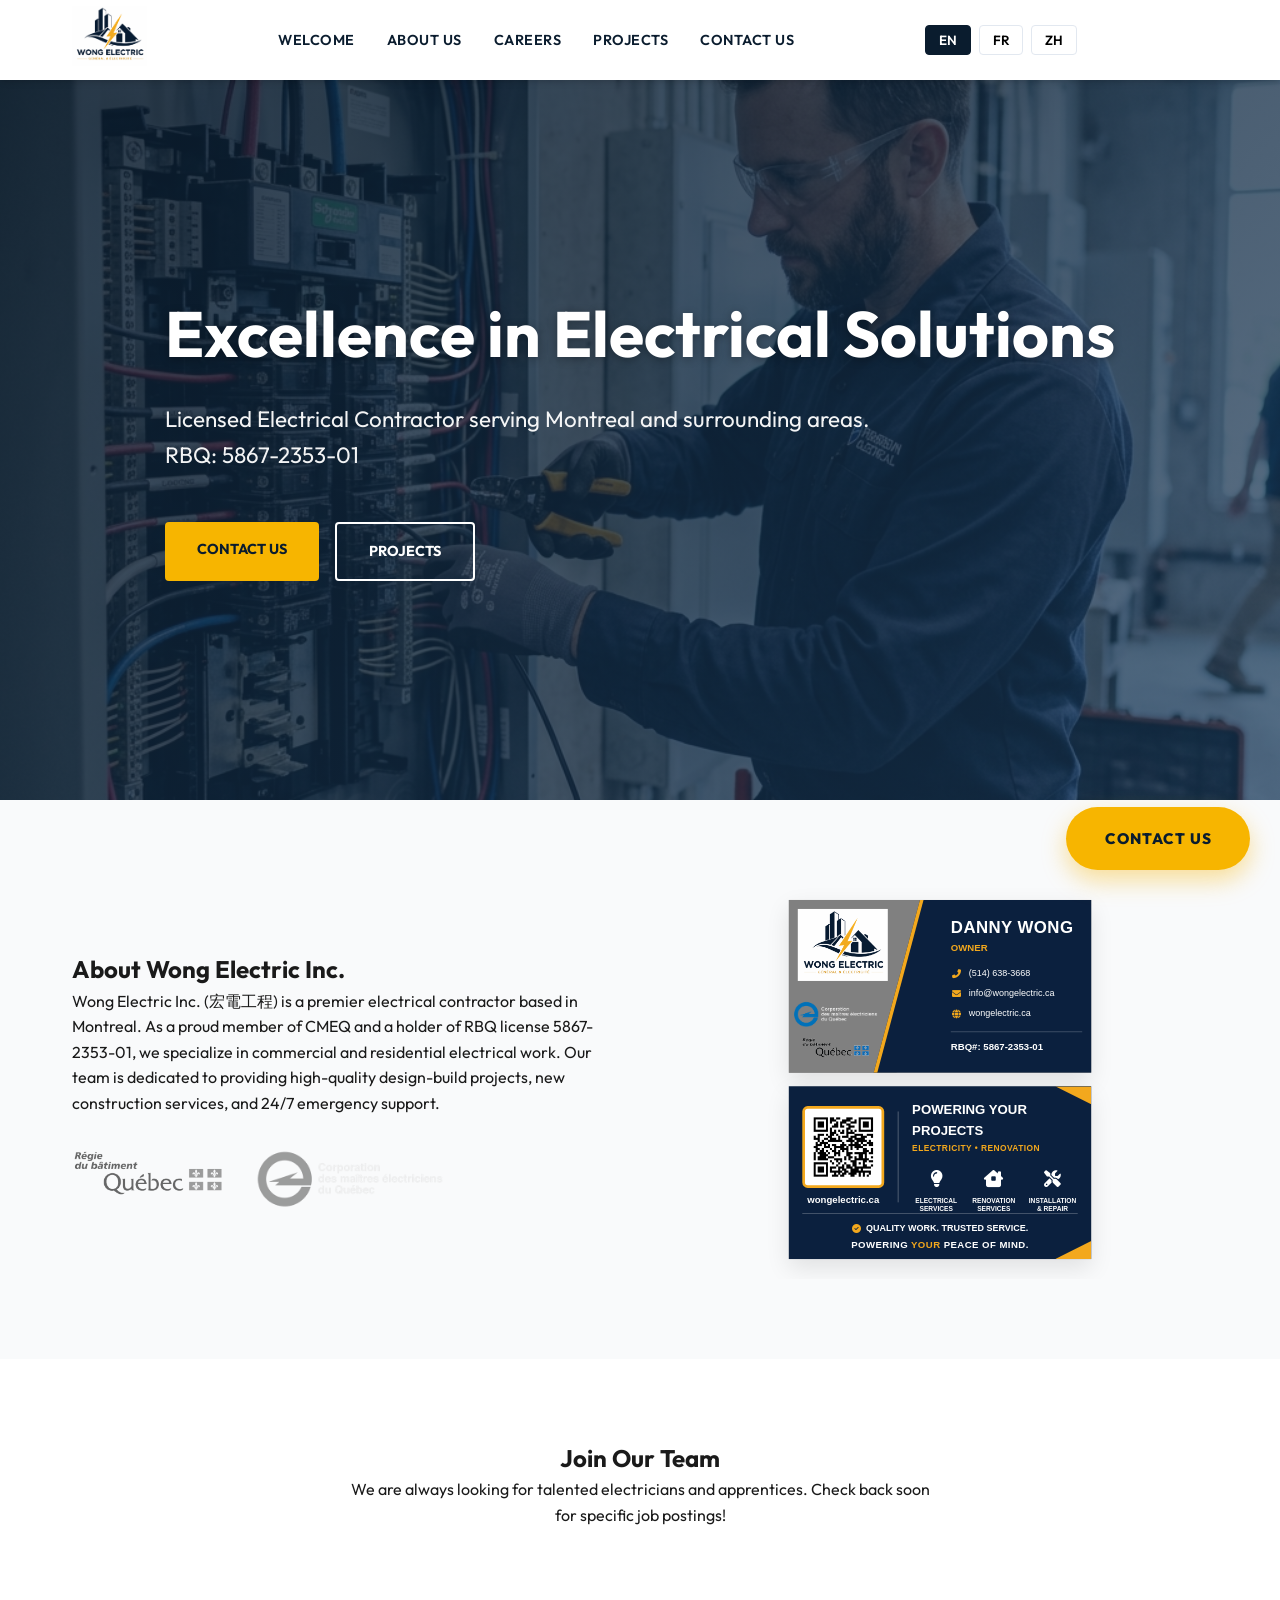
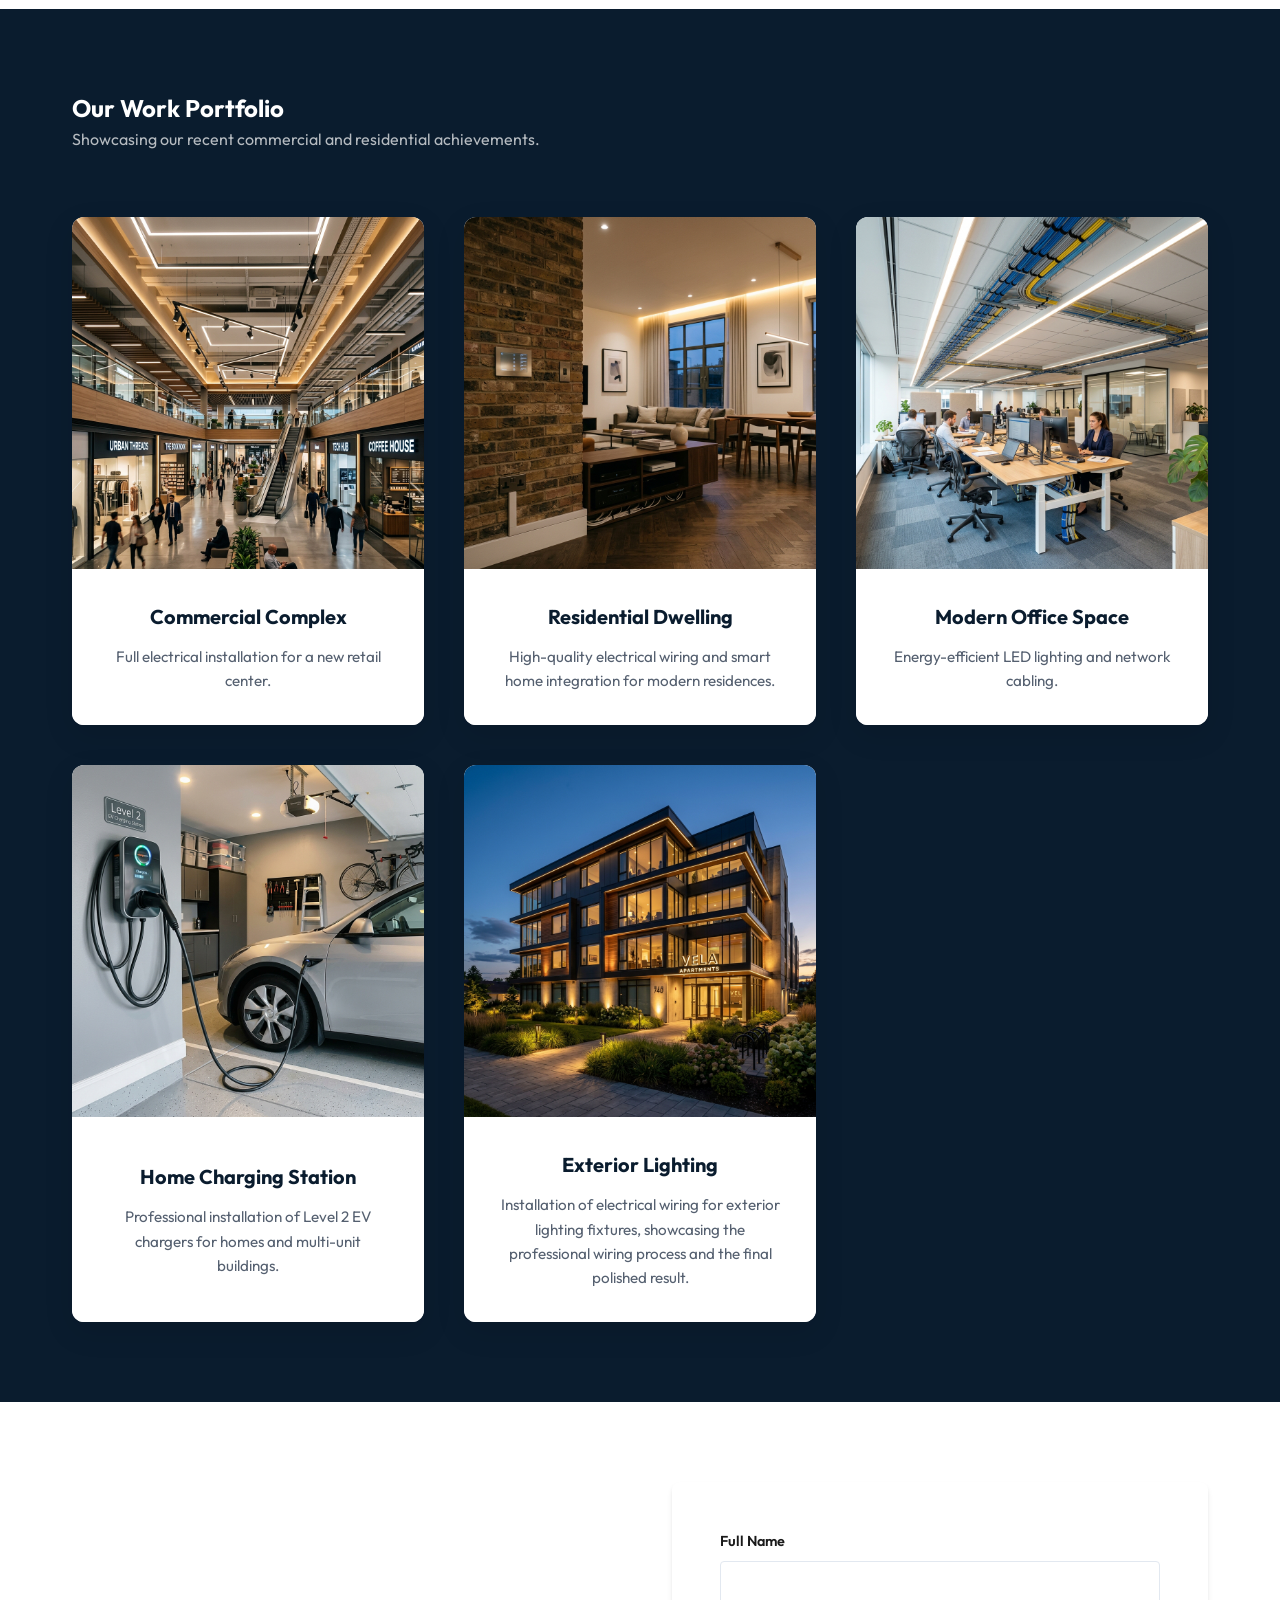
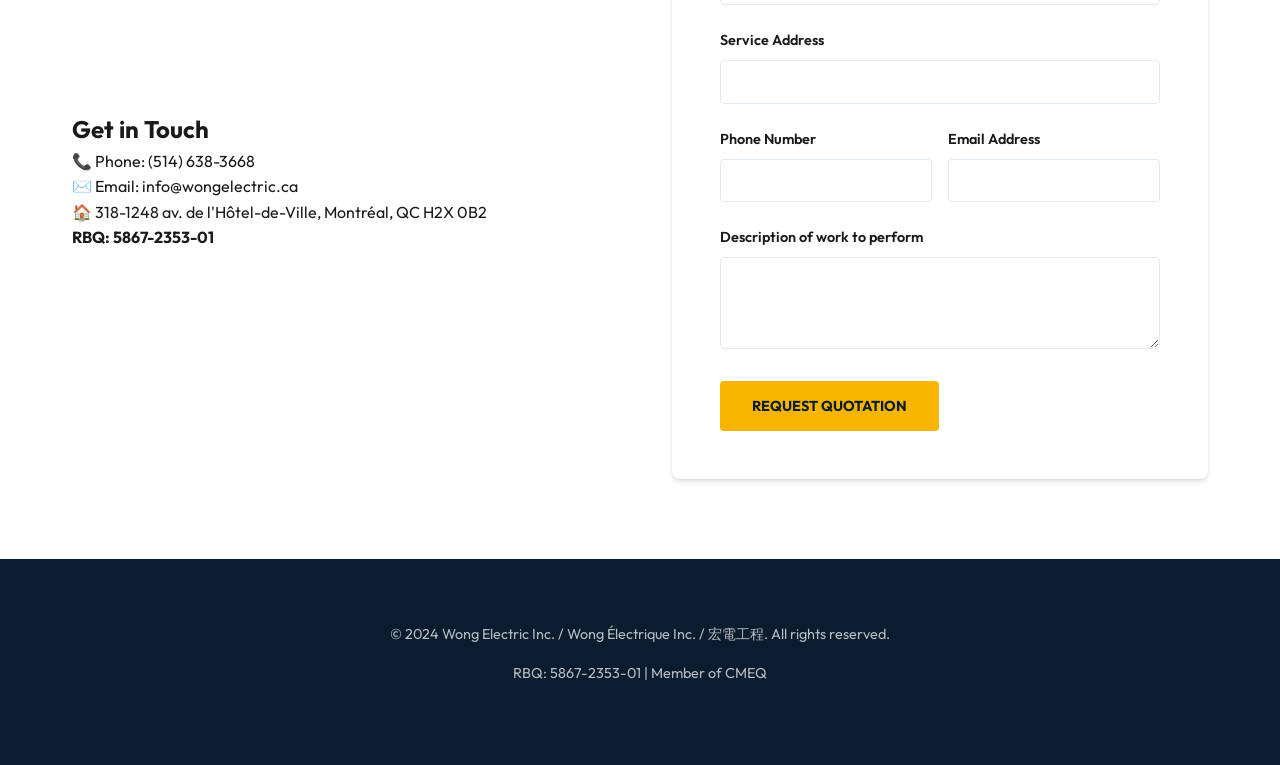
==== commit 0c3814c8: "Add files via upload" ====
--- a/index.html
+++ b/index.html
@@ -67,89 +67,94 @@
                 <div class="about-image">
                     <div class="image-wrapper">
                          <!-- Content generated placeholder or real image if exists -->
-                        <div class="namecard-component">
-                            <!-- Front Side -->
-                            <div class="nc-card nc-front">
-                                <div class="nc-left">
-                                    <div class="nc-logo-main">
-                                        <img src="logo-WongElectric.png" alt="Wong Electric Logo">
+                        <div class="namecard-hover-trigger" onclick="openNameCardModal()">
+                            <div class="nc-overlay">
+                                <div class="view-nc-btn" data-i18n="view_namecard">View Name Card</div>
+                            </div>
+                            <div class="namecard-component">
+                                <!-- Front Side -->
+                                <div class="nc-card nc-front">
+                                    <div class="nc-left">
+                                        <div class="nc-logo-main">
+                                            <img src="logo-WongElectric.png" alt="Wong Electric Logo">
+                                        </div>
+                                        <div class="nc-cert-logos">
+                                            <img src="logo-CMEQ.png" alt="CMEQ Logo" class="nc-cmeq-badge">
+                                            <img src="Logo-RBQ.png" alt="RBQ Logo" class="nc-rbq-badge">
+                                        </div>
                                     </div>
-                                    <div class="nc-cert-logos">
-                                        <img src="logo-CMEQ.png" alt="CMEQ Logo" class="nc-cmeq-badge">
-                                        <img src="Logo-RBQ.png" alt="RBQ Logo" class="nc-rbq-badge">
+                                    <div class="nc-right">
+                                        <div class="nc-contact">
+                                            <h3 class="nc-name">DANNY WONG</h3>
+                                            <p class="nc-title" data-i18n="card_owner">OWNER</p>
+                                            <div class="nc-items">
+                                                <div class="nc-item">
+                                                    <i class="fas fa-phone-alt"></i>
+                                                    <span>(514) 638-3668</span>
+                                                </div>
+                                                <div class="nc-item">
+                                                    <i class="fas fa-envelope"></i>
+                                                    <span>info@wongelectric.ca</span>
+                                                </div>
+                                                <div class="nc-item">
+                                                    <i class="fas fa-globe"></i>
+                                                    <span>wongelectric.ca</span>
+                                                </div>
+                                            </div>
+                                            <p class="nc-rbq">RBQ#: 5867-2353-01</p>
+                                        </div>
                                     </div>
                                 </div>
-                                <div class="nc-right">
-                                    <div class="nc-contact">
-                                        <h3 class="nc-name">DANNY WONG</h3>
-                                        <p class="nc-title" data-i18n="card_owner">OWNER</p>
-                                        <div class="nc-items">
-                                            <div class="nc-item">
-                                                <i class="fas fa-phone-alt"></i>
-                                                <span>(514) 638-3668</span>
+
+                                <!-- Back Side -->
+                                <div class="nc-card nc-back">
+                                    <div class="nc-back-content">
+                                        <div class="nc-top-accent"></div>
+                                        <div class="nc-back-main">
+                                            <div class="nc-qr-section">
+                                                <div class="nc-qr-frame">
+                                                    <img src="QR-WongElectric.png" alt="QR Code" class="nc-qr-img">
+                                                </div>
+                                                <p class="nc-qr-url">wongelectric.ca</p>
                                             </div>
-                                            <div class="nc-item">
-                                                <i class="fas fa-envelope"></i>
-                                                <span>info@wongelectric.ca</span>
+                                            <div class="nc-divider"></div>
+                                            <div class="nc-services">
+                                                <h4 class="nc-slogan" data-i18n="card_slogan">POWERING YOUR PROJECTS</h4>
+                                                <p class="nc-sub-slogan" data-i18n="card_sub_slogan">ELECTRICITY • RENOVATION</p>
+                                                <div class="nc-services-grid">
+                                                    <div class="nc-service-item">
+                                                        <div class="nc-service-icon">
+                                                            <i class="fas fa-lightbulb"></i>
+                                                        </div>
+                                                        <p class="nc-service-name" data-i18n="card_electrical">ELECTRICAL<br>SERVICES</p>
+                                                    </div>
+                                                    <div class="nc-service-item">
+                                                        <div class="nc-service-icon">
+                                                            <i class="fas fa-house-chimney-window"></i>
+                                                        </div>
+                                                        <p class="nc-service-name" data-i18n="card_renovation">RENOVATION<br>SERVICES</p>
+                                                    </div>
+                                                    <div class="nc-service-item">
+                                                        <div class="nc-service-icon">
+                                                            <i class="fas fa-tools"></i>
+                                                        </div>
+                                                        <p class="nc-service-name" data-i18n="card_installation">INSTALLATION<br>& REPAIR</p>
+                                                    </div>
+                                                </div>
                                             </div>
-                                            <div class="nc-item">
-                                                <i class="fas fa-globe"></i>
-                                                <span>wongelectric.ca</span>
+                                        </div>
+                                        <div class="nc-bottom-accent"></div>
+                                        <div class="nc-footer-slogan">
+                                            <div class="nc-footer-top">
+                                                <i class="fas fa-check-circle nc-footer-check"></i>
+                                                <span data-i18n="card_quality">QUALITY WORK. TRUSTED SERVICE.</span>
                                             </div>
-                                        </div>
-                                        <p class="nc-rbq">RBQ#: 5867-2353-01</p>
-                                    </div>
-                                </div>
-                            </div>
-
-                            <!-- Back Side -->
-                            <div class="nc-card nc-back">
-                                <div class="nc-back-content">
-                                    <div class="nc-top-accent"></div>
-                                    <div class="nc-back-main">
-                                        <div class="nc-qr-section">
-                                            <div class="nc-qr-frame">
-                                                <img src="QR-WongElectric.png" alt="QR Code" class="nc-qr-img">
-                                            </div>
-                                            <p class="nc-qr-url">wongelectric.ca</p>
-                                        </div>
-                                        <div class="nc-divider"></div>
-                                        <div class="nc-services">
-                                            <h4 class="nc-slogan" data-i18n="card_slogan">POWERING YOUR PROJECTS</h4>
-                                            <p class="nc-sub-slogan" data-i18n="card_sub_slogan">ELECTRICITY • RENOVATION</p>
-                                            <div class="nc-services-grid">
-                                                <div class="nc-service-item">
-                                                    <div class="nc-service-icon">
-                                                        <i class="fas fa-lightbulb"></i>
-                                                    </div>
-                                                    <p class="nc-service-name" data-i18n="card_electrical">ELECTRICAL<br>SERVICES</p>
-                                                </div>
-                                                <div class="nc-service-item">
-                                                    <div class="nc-service-icon">
-                                                        <i class="fas fa-house-chimney-window"></i>
-                                                    </div>
-                                                    <p class="nc-service-name" data-i18n="card_renovation">RENOVATION<br>SERVICES</p>
-                                                </div>
-                                                <div class="nc-service-item">
-                                                    <div class="nc-service-icon">
-                                                        <i class="fas fa-tools"></i>
-                                                    </div>
-                                                    <p class="nc-service-name" data-i18n="card_installation">INSTALLATION<br>& REPAIR</p>
-                                                </div>
-                                            </div>
-                                        </div>
-                                    </div>
-                                    <div class="nc-bottom-accent"></div>
-                                    <div class="nc-footer-slogan">
-                                        <div class="nc-footer-top">
-                                            <i class="fas fa-check-circle nc-footer-check"></i>
-                                            <span data-i18n="card_quality">QUALITY WORK. TRUSTED SERVICE.</span>
-                                        </div>
-                                        <p class="nc-footer-bottom">
-                                            <span data-i18n="card_peace_part1">POWERING </span>
-                                            <span class="nc-highlight" data-i18n="card_peace_part2">YOUR </span>
-                                            <span data-i18n="card_peace_part3">PEACE OF MIND.</span>
-                                        </p>
+                                            <p class="nc-footer-bottom">
+                                                <span data-i18n="card_peace_part1">POWERING </span>
+                                                <span class="nc-highlight" data-i18n="card_peace_part2">YOUR </span>
+                                                <span data-i18n="card_peace_part3">PEACE OF MIND.</span>
+                                            </p>
+                                        </div>
                                     </div>
                                 </div>
                             </div>
@@ -317,6 +322,14 @@
     <!-- Floating CTA -->
     <a href="#contact" class="floating-cta" data-i18n="nav_contact">Contact Us</a>
 
+    <!-- Name Card Modal -->
+    <div id="namecard-modal" class="namecard-modal">
+        <span class="close-nc-modal" onclick="closeNameCardModal()">&times;</span>
+        <div class="nc-modal-content">
+            <iframe src="namecard/index.html" class="nc-modal-iframe"></iframe>
+        </div>
+    </div>
+
     <script src="script.js"></script>
 </body>
 </html>
--- a/styles.css
+++ b/styles.css
@@ -572,6 +572,55 @@
     gap: 15px;
     transform: scale(0.9);
     transform-origin: center center;
+    position: relative;
+    cursor: pointer;
+    transition: var(--transition);
+}
+
+.namecard-hover-trigger {
+    position: relative;
+    border-radius: 12px;
+    overflow: hidden;
+}
+
+.namecard-hover-trigger:hover .namecard-component {
+    transform: scale(0.95); /* 0.9 * 1.05 ≈ 0.945, but let's just use 0.95 */
+}
+
+.nc-overlay {
+    position: absolute;
+    top: 0;
+    left: 0;
+    width: 100%;
+    height: 100%;
+    background: rgba(10, 28, 46, 0.6);
+    display: flex;
+    align-items: center;
+    justify-content: center;
+    opacity: 0;
+    transition: var(--transition);
+    z-index: 10;
+    border-radius: 12px;
+}
+
+.namecard-hover-trigger:hover .nc-overlay {
+    opacity: 1;
+}
+
+.view-nc-btn {
+    background: var(--nc-yellow);
+    color: var(--nc-blue);
+    padding: 0.8rem 1.5rem;
+    border-radius: 50px;
+    font-weight: 800;
+    font-size: 0.9rem;
+    text-transform: uppercase;
+    transform: translateY(20px);
+    transition: all 0.4s ease;
+}
+
+.namecard-hover-trigger:hover .view-nc-btn {
+    transform: translateY(0);
 }
 
 .nc-card {
@@ -853,3 +902,70 @@
         transform: scale(0.7);
     }
 }
+
+/* --- Name Card Modal --- */
+.namecard-modal {
+    display: none;
+    position: fixed;
+    z-index: 3000;
+    left: 0;
+    top: 0;
+    width: 100%;
+    height: 100%;
+    background-color: rgba(10, 28, 46, 0.98);
+    backdrop-filter: blur(10px);
+    opacity: 0;
+    transition: opacity 0.3s ease;
+    align-items: center;
+    justify-content: center;
+}
+
+.namecard-modal.active {
+    display: flex;
+    opacity: 1;
+}
+
+.nc-modal-content {
+    position: relative;
+    width: 90%;
+    max-width: 1000px;
+    height: 90vh;
+    background: transparent;
+    display: flex;
+    align-items: center;
+    justify-content: center;
+}
+
+.nc-modal-iframe {
+    width: 600px; /* Base width */
+    height: 800px; /* Base height */
+    border: none;
+    border-radius: 8px;
+    background: transparent;
+    transform: scale(1.6); /* Enlarge name card */
+    transform-origin: center center;
+}
+
+.close-nc-modal {
+    position: fixed;
+    top: 30px;
+    right: 30px;
+    color: var(--nc-white);
+    font-size: 50px;
+    line-height: 1;
+    font-weight: 300;
+    cursor: pointer;
+    transition: 0.3s;
+    z-index: 4000;
+    width: 60px;
+    height: 60px;
+    display: flex;
+    align-items: center;
+    justify-content: center;
+    background: rgba(0,0,0,0.3);
+    border-radius: 50%;
+}
+
+.close-nc-modal:hover {
+    color: var(--nc-yellow);
+}
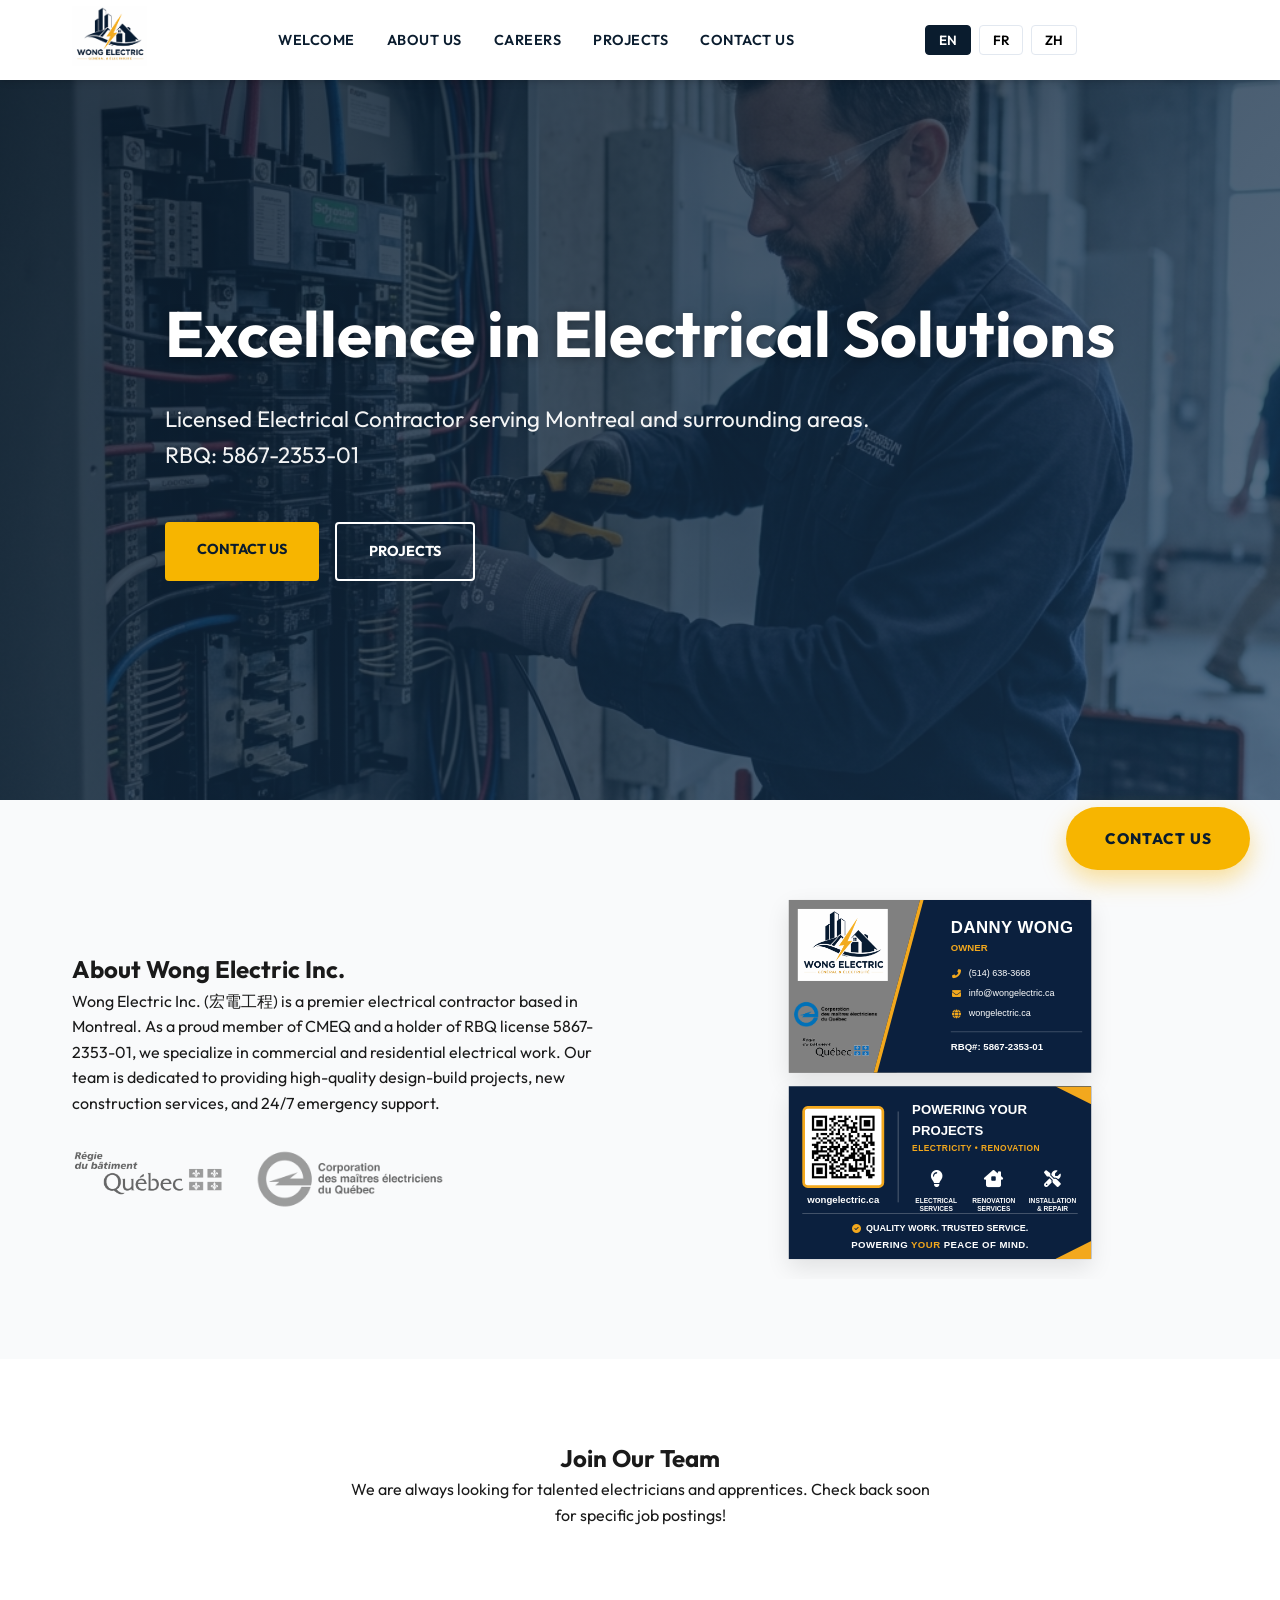
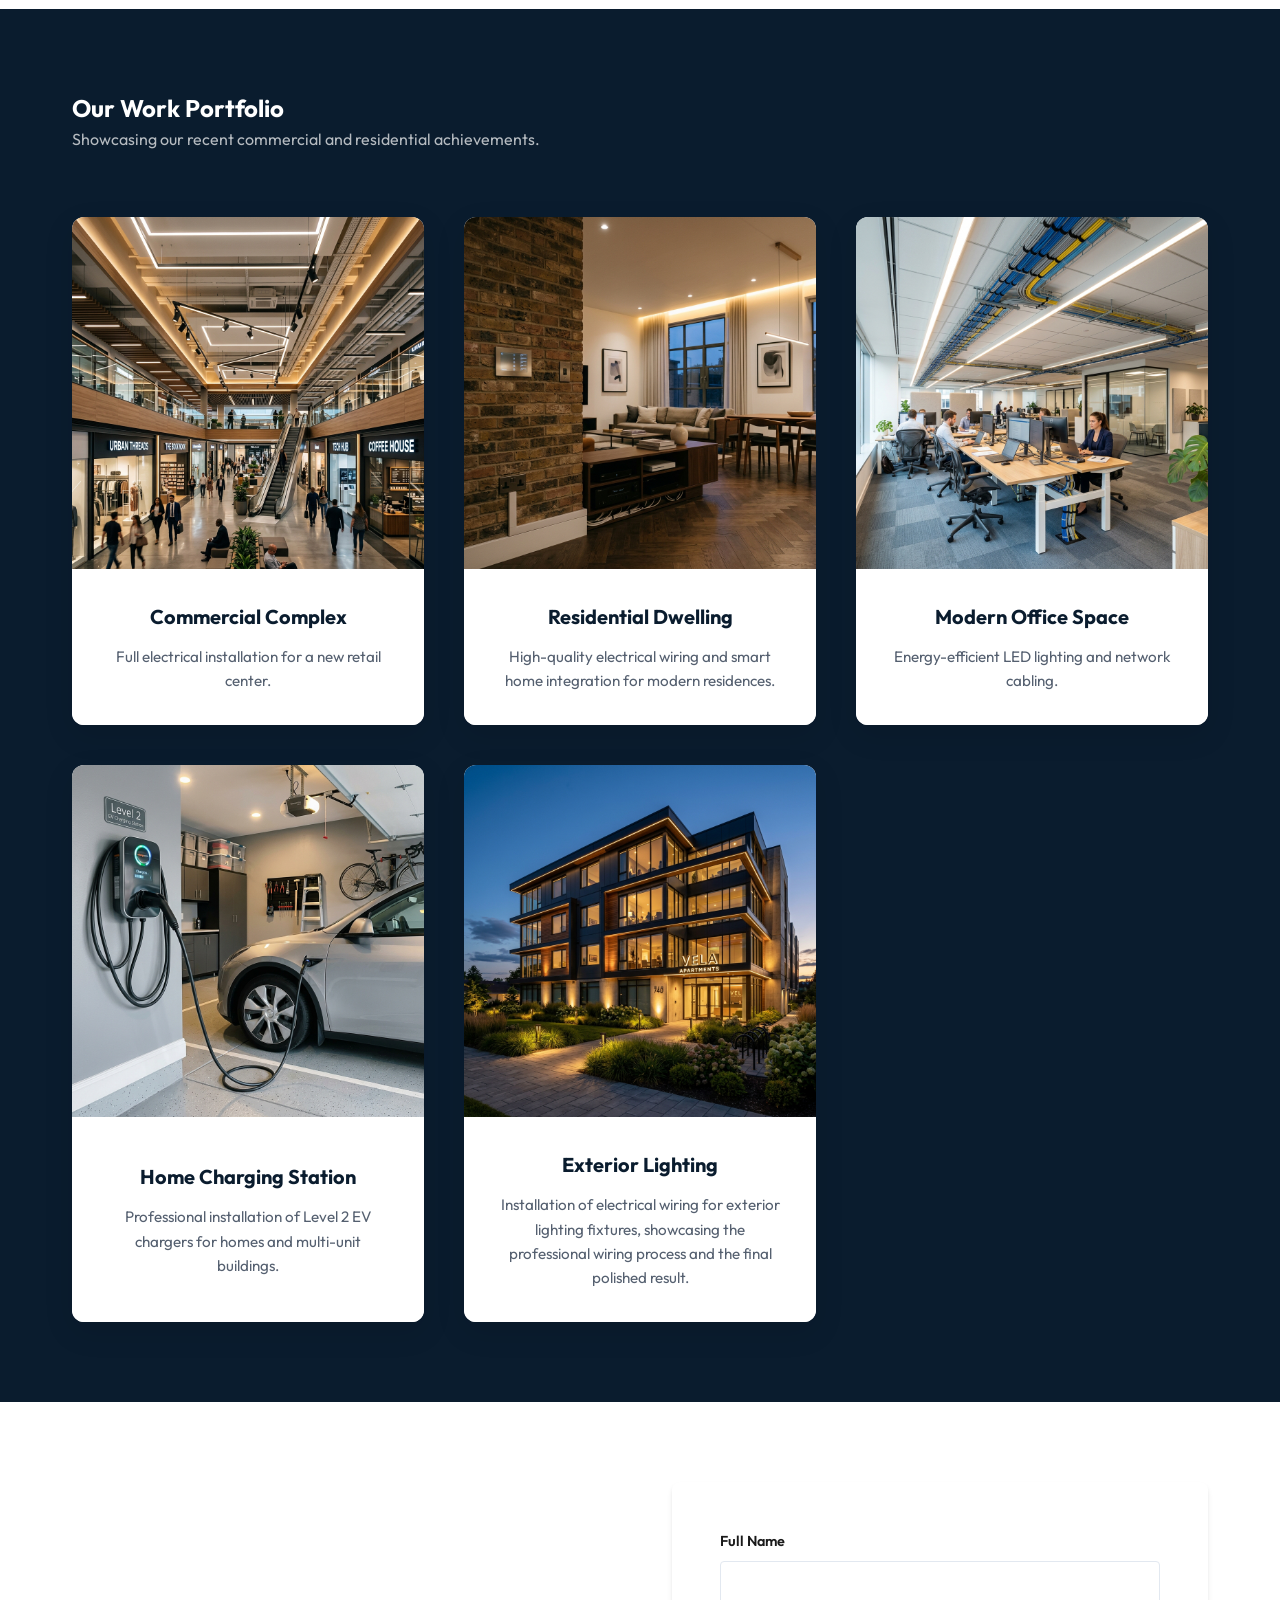
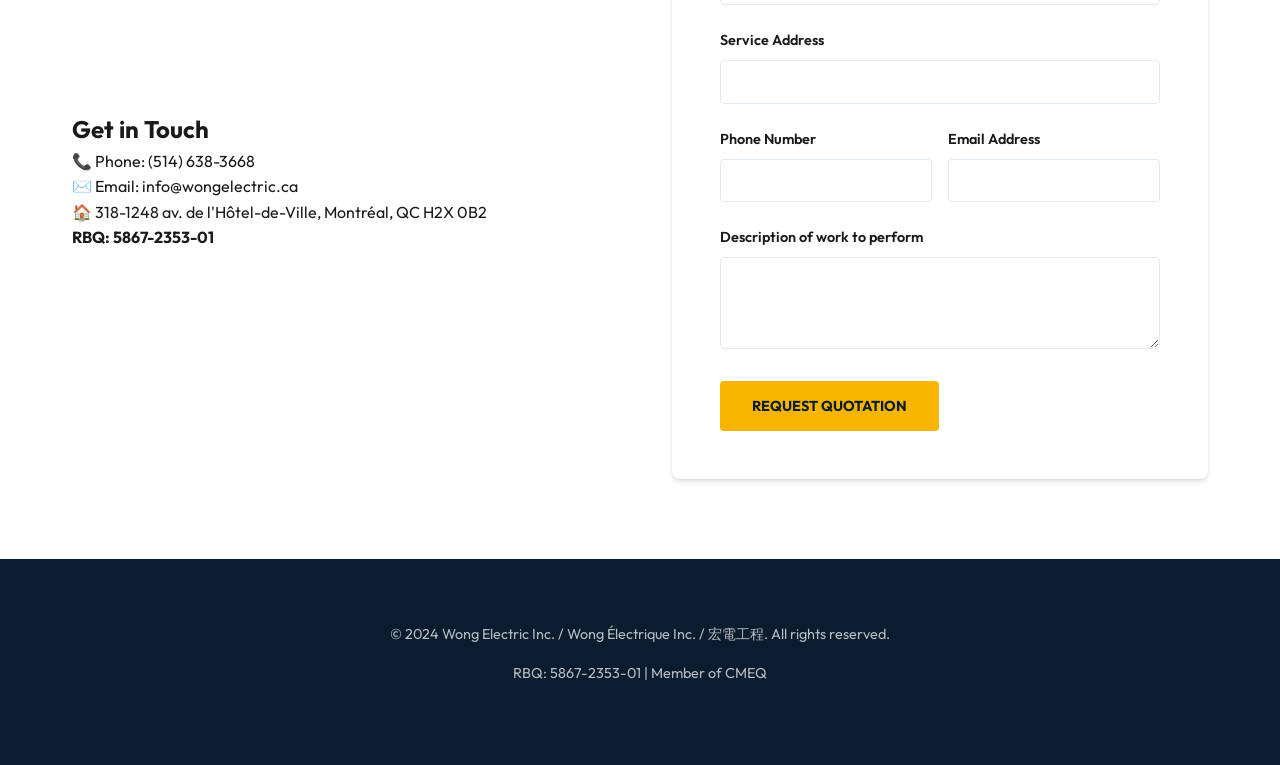
==== commit 0d3e8f97: "Update index.html" ====
--- a/index.html
+++ b/index.html
@@ -61,7 +61,7 @@
                     <p data-i18n="about_desc">Wong Electric Inc. is a premier electrical contractor based in Montreal. As a proud member of CMEQ and a holder of RBQ license 5867-2353-01, we specialize in commercial and industrial electrical work.</p>
                     <div class="badges">
                         <img src="Logo-RBQ.png" alt="RBQ License" class="badge">
-                        <img src="logo-CMEQ.webp" alt="CMEQ Member" class="badge">
+                        <img src="logo-CMEQ.png" alt="CMEQ Member" class="badge">
                     </div>
                 </div>
                 <div class="about-image">
